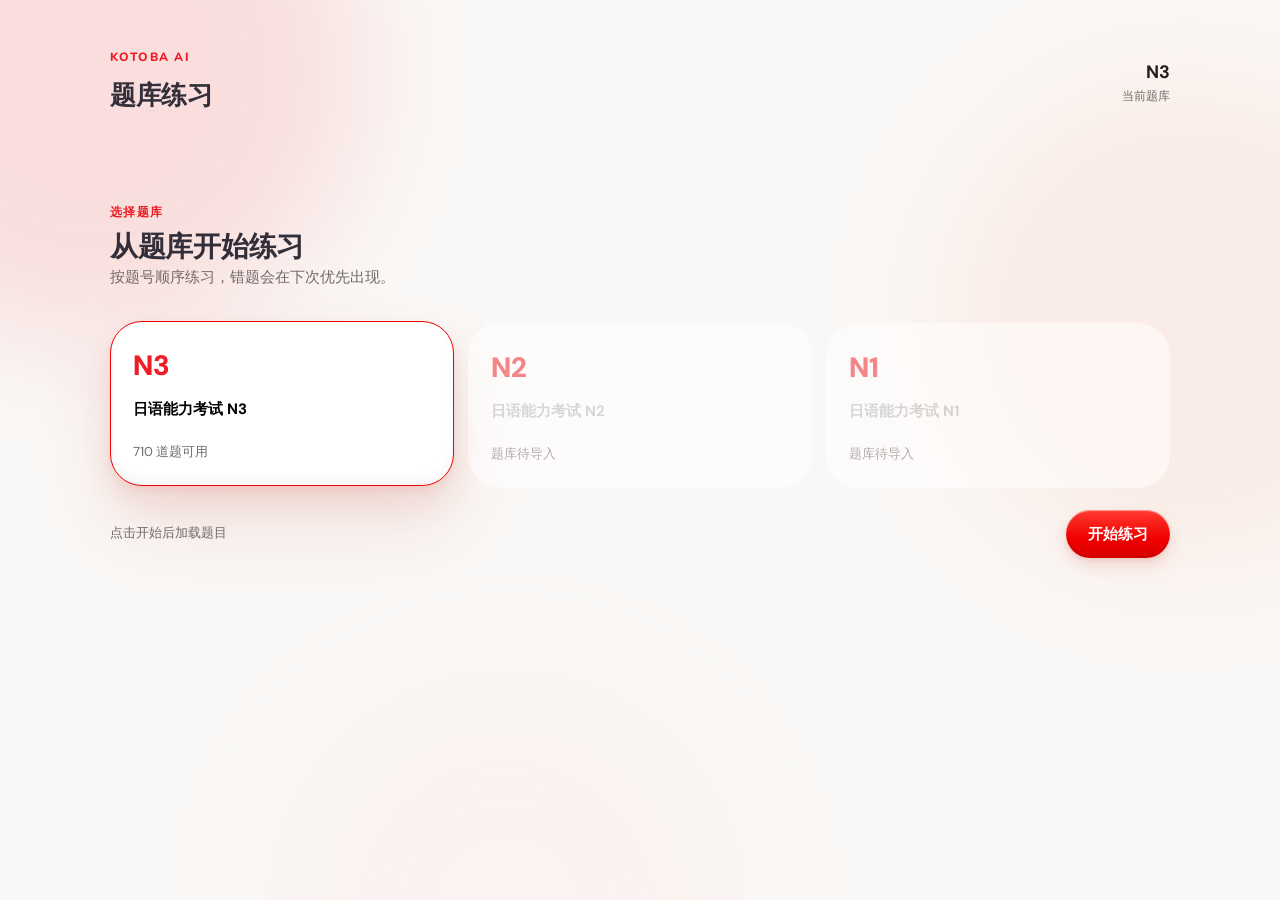
==== bank.html @ 725762da "Add files via upload" ====
<!doctype html>
<html lang="zh-CN">
<head>
    <meta charset="utf-8">
    <meta name="viewport" content="width=device-width, initial-scale=1">
    <meta name="theme-color" content="#ee1d25">
    <meta name="apple-mobile-web-app-capable" content="yes">
    <meta name="apple-mobile-web-app-status-bar-style" content="default">
    <link rel="manifest" href="manifest.webmanifest">
    <link rel="apple-touch-icon" href="logo_icon.png">
    <title>KOTOBA AI · 题库练习</title>
    <link rel="preconnect" href="https://fonts.googleapis.com">
    <link rel="preconnect" href="https://fonts.gstatic.com" crossorigin>
    <link href="https://fonts.googleapis.com/css2?family=Nunito:wght@400;500;600;700;800;900&family=DM+Sans:opsz,wght@9..40,400;9..40,500;9..40,600;9..40,700&display=swap" rel="stylesheet">
    <link rel="stylesheet" href="style.css?v=bank-20261018-3">
    <link rel="stylesheet" href="bank.css?v=bank-20261018-3">
</head>
<body>
    <div class="bg-blobs" aria-hidden="true"><div class="blob blob-1"></div><div class="blob blob-2"></div><div class="blob blob-3"></div></div>
    <main class="app-container">
        <header class="topbar">
            <div>
                <p class="eyebrow">KOTOBA AI</p>
                <h1>题库练习</h1>
            </div>
            <div class="topbar-stat"><strong id="header-level">N3</strong><span>当前题库</span></div>
        </header>

        <section id="home-view" class="view">
            <div class="intro">
                <p class="eyebrow">选择题库</p>
                <h2>从题库开始练习</h2>
                <p>按题号顺序练习，错题会在下次优先出现。</p>
            </div>
            <div class="level-grid" id="level-grid">
                <button class="level-card active" data-level="N3">
                    <span class="level-code">N3</span><span class="level-name">日语能力考试 N3</span><span class="level-status">710 道题可用</span>
                </button>
                <button class="level-card" data-level="N2" disabled>
                    <span class="level-code">N2</span><span class="level-name">日语能力考试 N2</span><span class="level-status">题库待导入</span>
                </button>
                <button class="level-card" data-level="N1" disabled>
                    <span class="level-code">N1</span><span class="level-name">日语能力考试 N1</span><span class="level-status">题库待导入</span>
                </button>
            </div>
            <div class="home-actions">
                <span id="bank-count" class="muted">点击开始后加载题目</span>
                <button id="start-button" class="primary-button">开始练习</button>
            </div>
            <p id="home-error" class="error" hidden></p>
        </section>

        <section id="quiz-view" class="view" hidden>
            <div class="quiz-header">
                <button id="quit-button" class="text-button">← 返回题库</button>
                <span id="progress-label">第 1 / 10 题</span>
                <span id="score-label">得分 0</span>
            </div>
            <div class="progress-track"><span id="progress-bar"></span></div>
            <article class="question-panel">
                <div class="question-meta"><span id="question-unit"></span><span id="question-category"></span></div>
                <h2 id="question-text"></h2>
                <p id="question-translation" class="translation"></p>
                <div id="options" class="options"></div>
                <button id="dont-know-button" class="dont-know-button" type="button">不会，直接看答案</button>
            </article>
            <section id="explanation" class="explanation" hidden></section>
            <p id="quiz-error" class="error" hidden></p>
        </section>

        <section id="summary-view" class="view" hidden>
            <div class="summary-icon">✓</div>
            <p class="eyebrow">练习完成</p>
            <h2 id="summary-title">本轮练习完成</h2>
            <div class="summary-score"><strong id="summary-score">0</strong><span> / 10 分</span></div>
            <p id="summary-detail" class="muted"></p>
            <button id="again-button" class="primary-button">再练一轮</button>
            <button id="summary-home-button" class="text-button">选择其他题库</button>
        </section>
    </main>
    <script src="bank.js?v=bank-20261018-3"></script>
</body>
</html>
---- style.css ----
/* ============================================================
   KOTOBA·AI — 红白 Claymorphism · Nunito/DM Sans · 深色模式
   变量名与类名保持不变（兼容 index.html / app.js），仅换视觉。
   ============================================================ */

:root {
    --color-primary: #F00000; --color-primary-dark: #C80000;
    --color-primary-light: #FFEBEB; --color-primary-surface: #FFF5F5; --color-primary-wash: #FFF5F5;
    --color-success: #1FA65B; --color-danger: #F00000; --color-info: #2E6FD8;
    --color-warning: #E09A00; --color-accent: #E09A00;
    --vocab-again-bg: linear-gradient(180deg, #FF3B30, #D90000);
    --vocab-hard-bg: linear-gradient(180deg, #F5B83D, #E09A00);
    --vocab-good-bg: linear-gradient(180deg, #22C55E, #16A34A);
    --text-primary: #332F3A; --text-secondary: #635F69; --text-tertiary: #9A93A1; --text-white: #FFFFFF;
    --bg-page: #FAF8F6; --bg-card: rgba(255,255,255,0.60); --bg-card-solid: #FFFFFF; --bg-input: #FFFFFF;
    --border-light: #EDE8E3; --border-card: rgba(192,57,43,0.08);
    --shadow-sm: 0 1px 2px rgba(192,57,43,0.05), 0 4px 8px rgba(192,57,43,0.06);
    --shadow-card: 0 1px 2px rgba(192,57,43,0.05), 0 4px 8px rgba(192,57,43,0.06), 0 12px 24px rgba(192,57,43,0.08), 0 24px 48px rgba(192,57,43,0.10);
    --shadow-hover: 0 4px 8px rgba(192,57,43,0.08), 0 16px 32px rgba(192,57,43,0.10), 0 40px 80px rgba(192,57,43,0.12);
    --shadow-modal: 0 4px 8px rgba(192,57,43,0.08), 0 16px 32px rgba(192,57,43,0.12), 0 40px 80px rgba(192,57,43,0.16);
    --clayCard: 0 1px 2px rgba(192,57,43,0.05), 0 4px 8px rgba(192,57,43,0.06), 0 12px 24px rgba(192,57,43,0.08), 0 24px 48px rgba(192,57,43,0.10);
    --clayButton: 0 2px 4px rgba(192,57,43,0.12), 0 8px 16px rgba(192,57,43,0.14), inset 0 -2px 4px rgba(0,0,0,0.06), inset 0 1px 1px rgba(255,255,255,0.5);
    --clayDeep: 0 4px 8px rgba(192,57,43,0.08), 0 16px 32px rgba(192,57,43,0.10), 0 40px 80px rgba(192,57,43,0.12), inset 0 -6px 12px rgba(0,0,0,0.04);
    --clayPressed: 0 1px 2px rgba(192,57,43,0.08), 0 2px 4px rgba(192,57,43,0.10), inset 0 4px 8px rgba(0,0,0,0.12), inset 0 2px 4px rgba(0,0,0,0.08);
    --space-xs: 6px; --space-sm: 12px; --space-md: 20px; --space-lg: 32px; --space-xl: 48px; --space-2xl: 64px;
    --radius-sm: 20px; --radius-md: 24px; --radius-lg: 32px; --radius-xl: 48px; --radius-full: 999px;
    --transition-fast: 0.15s ease-out; --transition-normal: 0.2s ease-out; --transition-slow: 0.3s ease-out;
    --font-display: "Nunito","Microsoft YaHei","PingFang SC",sans-serif;
    --font-body: "DM Sans","Microsoft YaHei","PingFang SC",sans-serif;
    --font-mono: "JetBrains Mono","SF Mono","Consolas",monospace;
    --z-base: 0; --z-dropdown: 10; --z-sticky: 20; --z-overlay: 40; --z-modal: 100; --z-toast: 200;
    --ui-scale: 1;
}

/* UI 整体缩放（Ctrl+/- 控制）*/
.app-container {
    zoom: var(--ui-scale);
}

*, *::before, *::after { box-sizing: border-box; margin: 0; padding: 0; }
html { font-size: 16px; -webkit-font-smoothing: antialiased; }
body { font-family: var(--font-body); font-size: 15px; font-weight: 400; color: var(--text-primary); background: var(--bg-page); line-height: 1.6; min-height: 100vh; }
h1,h2,h3,h4,h5 { font-family: var(--font-display); font-weight: 800; letter-spacing: -0.3px; }
.app-container { position: relative; z-index: 1; max-width: 1100px; margin: 0 auto; padding: var(--space-xl) var(--space-md) 110px; min-height: 100vh; }
.screen { animation: fadeSlideIn 0.3s ease-out; }

/* ====== 漂浮 3D 色块（Floating Blobs） ====== */
.bg-blobs { position: fixed; inset: 0; overflow: hidden; pointer-events: none; z-index: 0; }
.blob { position: absolute; border-radius: 50%; filter: blur(64px); opacity: 0.10; animation: blobFloat 12s ease-in-out infinite alternate; }
.blob-1 { width: 60vh; height: 60vh; left: -14vw; top: -22vh; background: #F00000; }
.blob-2 { width: 55vh; height: 55vh; right: -12vw; top: 8vh; background: #FF8A65; animation-duration: 10s; animation-delay: -3s; }
.blob-3 { width: 50vh; height: 50vh; left: 22vw; bottom: -26vh; background: #FFD1CC; opacity: 0.12; animation-duration: 14s; animation-delay: -6s; }
@keyframes blobFloat { from { transform: translateY(0) rotate(0deg); } to { transform: translateY(-40px) rotate(14deg); } }
[data-theme="dark"] .blob { opacity: 0.08; }

/* ====== Shared ====== */
.card { background: var(--bg-card); backdrop-filter: blur(24px); -webkit-backdrop-filter: blur(24px); border: 1px solid rgba(255,255,255,0.5); border-radius: var(--radius-lg); padding: var(--space-lg); box-shadow: var(--clayCard); transition: box-shadow var(--transition-normal), transform var(--transition-fast); }
.card:hover { box-shadow: var(--clayDeep); transform: translateY(-8px); }
/* 打开下拉的卡片抬升到同级卡片之上（低于弹窗 100），使其内溢出列表不被下方卡片遮住 */
.card.cs-open { position: relative; z-index: 90; }
.btn { display: inline-flex; align-items: center; justify-content: center; gap: var(--space-sm); padding: 14px 28px; border: none; border-radius: var(--radius-lg); font-family: var(--font-display); font-size: 15px; font-weight: 700; cursor: pointer; transition: transform 0.15s ease-out, box-shadow 0.15s ease-out, background 0.15s ease-out, color 0.15s ease-out, border-color 0.15s ease-out; white-space: nowrap; user-select: none; }
.btn:active { transform: scale(0.92); box-shadow: var(--clayPressed); }
.btn:focus-visible { outline: 2px solid var(--color-primary); outline-offset: 2px; }
.btn-primary { background: linear-gradient(180deg, #FF3B30 0%, #F00000 60%, #D90000 100%); color: var(--text-white); box-shadow: var(--clayButton); }
.btn-primary:hover { transform: translateY(-4px); box-shadow: var(--clayDeep); }
.btn-primary:active { transform: translateY(0) scale(0.92); box-shadow: var(--clayPressed); }
.btn-secondary { background: var(--bg-card-solid); color: var(--text-primary); border: 1.5px solid var(--border-light); box-shadow: var(--clayButton); }
.btn-secondary:hover { transform: translateY(-3px); background: var(--color-primary-wash, #FFF5F5); border-color: var(--color-primary); box-shadow: var(--clayDeep); }
.btn-secondary:active { transform: translateY(0) scale(0.92); box-shadow: var(--clayPressed); }
.btn-text { background: transparent; color: var(--text-secondary); font-weight: 600; padding: 8px 16px; }
.btn-text:hover { color: var(--color-primary); background: var(--color-primary-surface); border-radius: var(--radius-sm); transform: none; box-shadow: none; }
.btn-text:active { transform: none; box-shadow: none; }
.btn-full { width: 100%; } .btn-lg { padding: 20px 40px; font-size: 18px; border-radius: var(--radius-lg); }
.btn:disabled { opacity: 0.45; cursor: not-allowed; transform: none !important; box-shadow: none !important; filter: grayscale(20%); }
.btn-sm { padding: 8px 16px; font-size: 13px; border-radius: var(--radius-md); }

.input { width: 100%; padding: 14px 20px; border: 2px solid var(--border-light); border-radius: var(--radius-md); font-family: var(--font-body); font-size: 15px; font-weight: 500; color: var(--text-primary); background: var(--bg-input); box-shadow: inset 0 2px 6px rgba(0,0,0,0.04); transition: border-color var(--transition-fast), box-shadow var(--transition-fast); outline: none; }
.input:focus { border-color: var(--color-primary); box-shadow: inset 0 2px 6px rgba(0,0,0,0.04), 0 0 0 4px rgba(240,0,0,0.12); }
.input::placeholder { color: var(--text-tertiary); }
.textarea { min-height: 200px; resize: vertical; line-height: 1.7; }
select.input { appearance: none; -webkit-appearance: none; background-image: url("data:image/svg+xml,%3Csvg xmlns='http://www.w3.org/2000/svg' width='16' height='16' viewBox='0 0 24 24' fill='none' stroke='%23F00000' stroke-width='2'%3E%3Cpolyline points='6 9 12 15 18 9'%3E%3C/polyline%3E%3C/svg%3E"); background-repeat: no-repeat; background-position: right 14px center; background-size: 16px; padding-right: 44px; cursor: pointer; }
select.input:hover { border-color: var(--color-primary-tint, #FFEBEB); }

/* ============================================================
   自绘下拉组件 CustomSelect（统一下拉风格，弹出列表也定制）
   ============================================================ */
.cs { position: relative; width: 100%; }
.cs-native { display: none !important; }
.cs-trigger { width: 100%; display: flex; align-items: center; gap: 10px; padding: 12px 16px; border: 2px solid var(--border-light); border-radius: var(--radius-md); background: var(--bg-input); box-shadow: inset 0 2px 6px rgba(0,0,0,0.04); font-family: var(--font-body); font-size: 14px; font-weight: 500; color: var(--text-primary); cursor: pointer; transition: border-color var(--transition-fast), box-shadow var(--transition-fast); text-align: left; user-select: none; }
.cs-trigger:hover { border-color: var(--color-primary-tint, #FFEBEB); }
.cs.open .cs-trigger, .cs-trigger:focus-visible { outline: none; border-color: var(--color-primary); box-shadow: inset 0 2px 6px rgba(0,0,0,0.04), 0 0 0 4px rgba(240,0,0,0.12); }
.cs-value { flex: 1; min-width: 0; overflow: hidden; text-overflow: ellipsis; white-space: nowrap; }
.cs-chevron { flex-shrink: 0; width: 16px; height: 16px; color: var(--color-primary); transition: transform var(--transition-fast); }
.cs.open .cs-chevron { transform: rotate(180deg); }
.cs-list { position: absolute; top: calc(100% + 6px); left: 0; right: 0; z-index: 1200; margin: 0; padding: 8px; list-style: none; background: var(--bg-card-solid); border: 2px solid var(--border-light); border-radius: var(--radius-md); box-shadow: var(--clayDeep); max-height: 240px; overflow-y: auto; display: none; }
.cs.open .cs-list { display: block; }
.cs-item { display: flex; align-items: center; padding: 11px 18px; border-radius: var(--radius-sm); font-size: 14px; font-weight: 500; color: var(--text-primary); cursor: pointer; transition: background var(--transition-fast), color var(--transition-fast); }
.cs-item + .cs-item { margin-top: 6px; }  /* 选项间留白：选中红框与悬停浅红框不要挨太紧 */
.cs-item:hover { background: var(--color-primary-tint, #FFEBEB); }
.cs-item.active { background: linear-gradient(180deg,#FF3B30 0%,#F00000 60%,#D90000 100%); color: #fff; font-weight: 700; }
[data-theme="dark"] .cs-item:hover { background: var(--color-primary-surface); }
.input-label { display: block; font-family: var(--font-display); font-size: 15px; font-weight: 700; color: var(--text-primary); margin-bottom: var(--space-sm); }
.input-hint { font-size: 13px; color: var(--text-tertiary); margin-top: var(--space-sm); }
.input-hint a { color: var(--color-info); text-decoration: none; font-weight: 500; }
.input-hint a:hover { text-decoration: underline; }
.error-text { color: var(--color-danger); font-size: 14px; margin-top: var(--space-sm); }

/* ====== GUIDE ====== */
.guide-container { display: flex; flex-direction: column; align-items: center; gap: var(--space-2xl); padding: var(--space-2xl) 0; }
.guide-hero { text-align: center; }
.guide-hero-title { position: relative; display: inline-block; line-height: 1; margin-bottom: var(--space-md); }
.guide-hero-sub { font-size: 18px; color: var(--text-secondary); margin-top: var(--space-sm); }
.text-highlight { background: linear-gradient(135deg, var(--color-primary-light), #FFE0D6); padding: 2px 10px; border-radius: 8px; font-weight: 800; }
/* Beta 6.0 落地页分层：hero 内主 CTA */
.guide-hero-actions { display: flex; align-items: center; justify-content: center; gap: var(--space-md); margin-top: var(--space-lg); }
.guide-flow { display: flex; align-items: center; justify-content: center; gap: var(--space-md); flex-wrap: wrap; padding: var(--space-md) 0; }
.guide-flow-step { display: flex; align-items: center; gap: var(--space-sm); font-size: 14px; font-weight: 700; font-family: var(--font-display); }
.flow-num { width: 30px; height: 30px; border-radius: 50%; background: linear-gradient(135deg,#FF3B30,#C80000); color: #fff; display: flex; align-items: center; justify-content: center; font-size: 14px; font-weight: 800; box-shadow: 0 2px 6px rgba(240,0,0,0.3); }
.guide-footer-text { text-align: center; font-size: 13px; color: var(--text-tertiary); }
/* 特性条：一行四项轻量展示（无卡片） */
.guide-feature-strip { display: flex; flex-wrap: wrap; align-items: center; justify-content: center; gap: var(--space-sm) var(--space-xl); width: 100%; max-width: 680px; }
.guide-feature { display: inline-flex; align-items: center; gap: 6px; font-size: 13px; font-weight: 600; color: var(--text-secondary); }
/* 招募卡（重点宣传）：开发者 / 合作者 双角色 */
.guide-recruit { width: 100%; max-width: 680px; padding: var(--space-lg); display: flex; flex-direction: column; gap: var(--space-md); background: linear-gradient(135deg, var(--color-primary-surface, #FFEBEB), var(--bg-card)); backdrop-filter: blur(24px); -webkit-backdrop-filter: blur(24px); border: 1px solid rgba(255,255,255,0.5); border-radius: var(--radius-lg); box-shadow: var(--clayCard); cursor: pointer; transition: all var(--transition-normal); }
.guide-recruit:hover { box-shadow: var(--clayDeep); transform: translateY(-4px); border-color: var(--color-primary); }
.guide-recruit-head { display: flex; align-items: center; gap: var(--space-md); }
.guide-recruit-icon { flex-shrink: 0; width: 46px; height: 46px; border-radius: 50%; background: linear-gradient(135deg, #12B7F5, #3D8BFD); color: #fff; display: flex; align-items: center; justify-content: center; box-shadow: 0 2px 8px rgba(18,183,245,0.35); }
.guide-recruit-title { flex: 1; min-width: 0; display: flex; flex-direction: column; gap: 2px; }
.guide-recruit-title strong { font-size: 16px; font-weight: 800; font-family: var(--font-display); color: var(--text-primary); }
.guide-recruit-title span { font-size: 13px; color: var(--text-secondary); }
.guide-recruit-copy { flex-shrink: 0; display: inline-flex; align-items: center; gap: 6px; font-size: 13px; font-weight: 700; font-family: var(--font-display); color: #fff; background: linear-gradient(135deg, #12B7F5, #3D8BFD); padding: 8px 14px; border-radius: var(--radius-full); box-shadow: 0 2px 8px rgba(18,183,245,0.3); white-space: nowrap; }
.guide-recruit-roles { display: grid; grid-template-columns: 1fr 1fr; gap: var(--space-md); }
.guide-recruit-role { display: flex; gap: var(--space-sm); align-items: flex-start; padding: var(--space-md); background: var(--bg-card); border: 1px solid var(--border-card, rgba(0,0,0,0.05)); border-radius: var(--radius-sm); }
.guide-recruit-role i { flex-shrink: 0; margin-top: 2px; }
.guide-recruit-role strong { display: block; font-size: 14px; font-weight: 800; font-family: var(--font-display); color: var(--text-primary); margin-bottom: 2px; }
.guide-recruit-role span { font-size: 12.5px; color: var(--text-secondary); line-height: 1.6; }
.guide-recruit-hint { font-size: 12px; color: var(--text-tertiary); text-align: center; }
/* 三个彩色按钮：GitHub 黑 / B站粉 / 公告红 */
.guide-actions { display: flex; flex-wrap: wrap; align-items: center; justify-content: center; gap: var(--space-md); }
.guide-btn { display: inline-flex; align-items: center; gap: 8px; padding: 12px 24px; border-radius: var(--radius-full); font-size: 14px; font-weight: 800; font-family: var(--font-display); color: #fff; text-decoration: none; cursor: pointer; border: none; transition: all var(--transition-normal); box-shadow: 0 4px 14px rgba(0,0,0,0.18); }
.guide-btn:hover { transform: translateY(-3px); filter: brightness(1.1); box-shadow: 0 8px 22px rgba(0,0,0,0.24); }
.guide-btn-github { background: #171515; }
.guide-btn-bili { background: linear-gradient(135deg, #FB7299, #FC6486); }
.guide-btn-announce { background: linear-gradient(135deg, #FF3B30, #C80000); }
.guide-footer-link { color: var(--text-tertiary); font-weight: 700; }
.guide-footer-link:hover { color: var(--color-primary); }
/* 公告弹窗三标签（分段式：等宽三格，随弹窗宽度自适应，左右与正文对齐） */
/* 09-10：补顶部外边距——弹窗卡 padding 为 0，原 margin 顶部为 0，三标签贴死标题分隔线 */
.announce-tabs { display: flex; gap: 4px; margin: var(--space-md) var(--space-xl) var(--space-md); padding: 4px; background: var(--color-primary-surface); border-radius: var(--radius-full); }
.announce-tab { flex: 1; padding: 8px 12px; border: none; border-radius: var(--radius-full); background: transparent; color: var(--text-secondary); font-size: 13px; font-weight: 700; font-family: var(--font-display); cursor: pointer; white-space: nowrap; transition: all var(--transition-fast); }
.announce-tab:hover { color: var(--color-primary); }
.announce-tab.active { background: linear-gradient(135deg, var(--color-primary), var(--color-primary-dark)); color: #fff; box-shadow: 0 2px 8px rgba(240,0,0,0.25); }

/* ====== SETUP ====== */
.setup-container { max-width: 720px; margin: 0 auto; padding: var(--space-2xl) 0; display: flex; flex-direction: column; gap: var(--space-xl); align-items: center; }
.setup-hero { text-align: center; }
.setup-icon-wrap { width: 84px; height: 84px; border-radius: var(--radius-sm); background: var(--color-primary-tint, #FFEBEB); display: flex; align-items: center; justify-content: center; margin: 0 auto var(--space-md); color: var(--color-primary); box-shadow: 0 4px 16px rgba(240,0,0,0.14); }
.setup-hero h1 { font-size: 32px; }
.setup-desc { font-size: 16px; color: var(--text-secondary); margin-top: var(--space-sm); }
.setup-card { width: 100%; }
.setup-footer { text-align: center; }

/* ====== MAIN（Beta 6.0 单列聚焦流） ====== */
.main-layout { display: flex; flex-direction: column; gap: var(--space-lg); padding: var(--space-lg) 0; max-width: 760px; width: 100%; margin: 0 auto; }
/* 顶部：标题 + 状态 chips */
.main-header { display: flex; align-items: center; justify-content: space-between; gap: var(--space-md); flex-wrap: wrap; }
.main-title { font-size: 28px; }
.main-subtitle { font-size: 13px; color: var(--text-secondary); margin-top: 2px; }
.practice-chips { display: flex; align-items: center; gap: var(--space-sm); flex-wrap: wrap; }
.practice-chip { display: inline-flex; align-items: center; gap: 6px; padding: 6px 14px; border-radius: var(--radius-full); background: var(--bg-card-solid); border: 1px solid var(--border-light); font-size: 13px; color: var(--text-secondary); }
.practice-chip b { font-weight: 800; font-family: var(--font-display); color: var(--color-primary); }
.practice-chip i { color: var(--color-warning); }
.practice-chip-due { border-color: rgba(240,0,0,0.25); background: var(--color-primary-surface); }
.practice-chip-due i { color: var(--color-primary); }
.main-config { display: flex; flex-direction: column; gap: var(--space-lg); min-width: 0; }
.config-card { padding: var(--space-lg); }
.config-card-header { display: flex; align-items: center; gap: var(--space-sm); font-family: var(--font-display); font-weight: 800; font-size: 18px; color: var(--text-primary); margin-bottom: var(--space-lg); }
.config-card-grid { display: grid; grid-template-columns: 1fr 1fr; gap: var(--space-lg); }
.config-card-field { display: flex; flex-direction: column; gap: var(--space-sm); }
.config-card-field select, .config-card-field textarea { width: 100%; }
.config-card-label { font-family: var(--font-display); font-size: 14px; font-weight: 700; color: var(--text-primary); padding-left: 2px; }
.config-card-notes .textarea { min-height: 180px; }
.config-card-vocab .textarea { min-height: 100px; }
.badge-optional { font-size: 11px; font-weight: 700; color: var(--text-tertiary); background: rgba(154,147,161,0.12); padding: 2px 10px; border-radius: var(--radius-full); margin-left: auto; }
.main-start { margin-top: var(--space-md); }
.main-start .btn-lg { padding: 24px 48px; font-size: 20px; font-weight: 900; animation: ctaGlow 3s ease-in-out infinite alternate; }
@keyframes ctaGlow { from { box-shadow: var(--clayButton); } to { box-shadow: 0 0 25px rgba(240,0,0,0.45), var(--clayButton); } }

/* [Beta 6.0 已移除] 原练习页右侧迷你打卡卡 / 系统优势侧栏，随单列聚焦流重构删除 */

/* ====== CHECKIN CALENDAR (个人页) ====== */
.checkin-calendar { }
.checkin-cal-header { display: flex; justify-content: space-between; align-items: center; margin-bottom: var(--space-lg); flex-wrap: wrap; gap: var(--space-md); }
.checkin-stats-row { display: flex; gap: var(--space-md); }
.checkin-stat-badge { display: flex; align-items: center; gap: var(--space-sm); background: var(--color-primary-tint, #FFEBEB); padding: 10px 16px; border-radius: var(--radius-md); }
.checkin-stat-info { display: flex; flex-direction: column; }
.checkin-stat-num { font-size: 22px; font-weight: 900; font-family: var(--font-display); color: var(--color-primary); line-height: 1.1; }
.checkin-stat-label { font-size: 11px; color: var(--text-secondary); }
.checkin-month-nav { display: flex; align-items: center; gap: var(--space-sm); }
.checkin-month-label { font-size: 15px; font-weight: 700; font-family: var(--font-display); color: var(--text-primary); min-width: 100px; text-align: center; }
.checkin-nav-btn { width: 34px; height: 34px; border-radius: 50%; border: 1.5px solid var(--border-light); background: var(--bg-card-solid); cursor: pointer; display: flex; align-items: center; justify-content: center; color: var(--text-secondary); transition: all var(--transition-fast); box-shadow: 0 1px 4px rgba(192,57,43,0.08); }
.checkin-nav-btn:hover { border-color: var(--color-primary); color: var(--color-primary); background: var(--color-primary-surface); }
.checkin-nav-btn:disabled { opacity: 0.3; cursor: not-allowed; }
.checkin-weekdays { display: grid; grid-template-columns: repeat(7, 1fr); gap: 4px; margin-bottom: 4px; }
.checkin-weekdays span { text-align: center; font-size: 12px; font-weight: 700; color: var(--text-tertiary); padding: 4px 0; }
.checkin-grid { display: grid; grid-template-columns: repeat(7, 1fr); gap: 4px; }
.checkin-day { aspect-ratio: 1; display: flex; align-items: center; justify-content: center; border-radius: 50%; font-size: 14px; color: var(--text-primary); transition: all var(--transition-fast); cursor: default; }
.checkin-day.empty { cursor: default; }
.checkin-day.active { background: var(--color-primary); color: #fff; font-weight: 700; box-shadow: 0 2px 8px rgba(240,0,0,0.35); }
.checkin-day.today { box-shadow: 0 0 0 2px var(--color-primary); }
.checkin-day.today.active { box-shadow: 0 0 0 2px var(--color-primary-dark); }
.checkin-day-num { font-weight: 700; }

[data-theme="dark"] .checkin-stat-badge { background: var(--color-primary-surface); }
[data-theme="dark"] .checkin-stat-num { color: var(--color-primary); }
[data-theme="dark"] .checkin-nav-btn { background: var(--bg-card-solid); border-color: var(--border-light); }
[data-theme="dark"] .checkin-day.active { background: var(--color-primary); color: #1A1416; }
.review-status-bar { padding: 12px 16px; border-radius: var(--radius-md); margin-bottom: var(--space-sm); text-align: center; font-size: 14px; font-weight: 500; }

/* ====== REVIEW CARD (主页) ====== */
.review-card { padding: var(--space-md) var(--space-lg); margin-bottom: var(--space-sm); border: 1px solid rgba(240,0,0,0.12); background: linear-gradient(135deg, var(--color-primary-surface), rgba(240,0,0,0.03)); }
.review-card-top { display: flex; align-items: center; gap: var(--space-md); margin-bottom: var(--space-md); }
.review-card-icon { flex-shrink: 0; width: 46px; height: 46px; border-radius: 50%; background: linear-gradient(180deg,#FF3B30,#C80000); color: #fff; display: flex; align-items: center; justify-content: center; box-shadow: 0 4px 12px rgba(240,0,0,0.3); }
.review-card-icon.done { background: var(--color-success); }
.review-card-text { display: flex; flex-direction: column; gap: 2px; }
.review-card-text strong { font-size: 15px; color: var(--text-primary); }
.review-card-text span { font-size: 13px; color: var(--text-secondary); }
.review-card-tags { display: flex; flex-wrap: wrap; gap: var(--space-sm); margin-bottom: var(--space-md); }
.review-tag { display: inline-flex; align-items: center; gap: 6px; background: var(--bg-card-solid); border: 1.5px solid var(--border-light); padding: 4px 12px; border-radius: var(--radius-full); font-size: 13px; font-weight: 500; color: var(--text-primary); }
.review-tag-stage { font-size: 11px; color: var(--color-primary); background: var(--color-primary-surface); padding: 1px 6px; border-radius: var(--radius-full); }
.review-tag-more { font-size: 12px; color: var(--text-tertiary); padding: 4px 8px; }

/* ====== REVIEW PLAN (个人页) ====== */
.review-plan { margin-bottom: var(--space-sm); }
.review-plan-header { display: flex; align-items: center; gap: var(--space-sm); font-family: var(--font-display); font-weight: 700; font-size: 15px; color: var(--text-primary); margin-bottom: var(--space-md); cursor: pointer; user-select: none; }
.review-plan-badge { font-size: 11px; font-weight: 800; background: var(--color-warning); color: #fff; padding: 2px 10px; border-radius: var(--radius-full); margin-left: auto; }
.review-plan-chevron { transition: transform var(--transition-fast); margin-left: auto; }
.review-plan.collapsed .review-plan-list { display: none; }
.review-plan.collapsed .review-plan-header { margin-bottom: 0; }
.review-plan.collapsed .review-plan-chevron { transform: rotate(-90deg); }
.review-plan-list { display: flex; flex-direction: column; gap: var(--space-sm); }
.review-plan-empty { font-size: 13px; color: var(--text-tertiary); text-align: center; padding: var(--space-md); }
.review-plan-item { display: flex; align-items: center; justify-content: space-between; padding: var(--space-sm) var(--space-md); background: var(--color-primary-surface); border-radius: var(--radius-md); cursor: pointer; transition: all var(--transition-fast); }
.review-plan-item:hover { background: var(--color-primary-light); }
.review-plan-item-left { display: flex; flex-direction: column; gap: 2px; }
.review-plan-grammar { font-size: 14px; font-weight: 600; color: var(--text-primary); }
.review-plan-meta { font-size: 12px; color: var(--text-secondary); }
.review-plan-more { font-size: 13px; color: var(--text-tertiary); text-align: center; padding: var(--space-sm); }

[data-theme="dark"] .review-card { background: linear-gradient(135deg, var(--color-primary-surface), rgba(255,59,48,0.04)); border-color: rgba(255,59,48,0.14); }
[data-theme="dark"] .review-tag { background: var(--bg-card-solid); border-color: var(--border-light); }
[data-theme="dark"] .review-tag-stage { background: var(--color-primary-surface); }
[data-theme="dark"] .review-plan-item { background: var(--color-primary-surface); }
[data-theme="dark"] .review-plan-item:hover { background: rgba(255,59,48,0.16); }
.toggle-label { display: flex; align-items: center; gap: var(--space-sm); font-size: 14px; color: var(--text-secondary); cursor: pointer; user-select: none; }
.toggle-label input[type=checkbox] { width: 18px; height: 18px; accent-color: var(--color-primary); cursor: pointer; }

/* Level */
.level-selector { display: flex; gap: var(--space-sm); flex-wrap: wrap; margin-top: var(--space-sm); }
.level-btn { flex: 1; min-width: 76px; padding: 28px 8px; border: 2px solid var(--border-light); border-radius: var(--radius-lg); background: var(--bg-card-solid); cursor: pointer; text-align: center; font-family: var(--font-display); font-size: 24px; font-weight: 900; color: var(--text-primary); box-shadow: var(--clayButton); transition: all var(--transition-fast); }
.level-btn:hover { transform: translateY(-2px); border-color: var(--color-primary); background: var(--color-primary-surface); }
.level-btn.active { background: linear-gradient(180deg,#FF3B30 0%,#F00000 60%,#D90000 100%); border-color: transparent; color: var(--text-white); box-shadow: 0 6px 20px rgba(240,0,0,0.35); transform: translateY(-2px); }
.level-desc { display: block; font-size: 12px; font-weight: 500; opacity: 0.7; margin-top: 2px; }
.level-btn.active .level-desc { opacity: 0.9; }

/* ====== QUIZ ====== */
.quiz-layout { display: flex; flex-direction: column; min-height: calc(100vh - 128px); }
.quiz-topbar { display: flex; align-items: center; justify-content: space-between; padding: var(--space-sm) 0; margin-bottom: var(--space-lg); }
.quiz-steps { display: flex; align-items: center; gap: 6px; }
.quiz-step-dot { width: 10px; height: 10px; border-radius: 50%; background: var(--border-light); transition: all var(--transition-normal); }
.quiz-step-dot.done { background: var(--color-primary); }
.quiz-step-dot.current { background: var(--color-primary); width: 12px; height: 12px; box-shadow: 0 0 0 4px rgba(240,0,0,0.18); }
.quiz-topbar-score { font-size: 14px; font-weight: 700; color: var(--text-secondary); font-family: var(--font-display); }
.quiz-body { flex: 1; display: flex; flex-direction: column; justify-content: center; max-width: 680px; margin: 0 auto; width: 100%; }
.quiz-question-area { padding: var(--space-lg) 0; }
.quiz-badges { display: flex; gap: var(--space-sm); margin-bottom: var(--space-md); }
.badge { display: inline-block; font-size: 12px; font-weight: 700; font-family: var(--font-display); padding: 3px 12px; border-radius: var(--radius-full); }
.badge-extra { background: var(--color-primary-light); color: var(--color-warning); }
.badge-difficulty { background: var(--color-primary-tint, #FFEBEB); color: var(--color-primary-dark); }
.beta-badge { position: absolute; top: -8px; right: -8px; font-size: 10px; font-weight: 800; font-family: var(--font-display); padding: 2px 8px; border-radius: var(--radius-full); background: #F00000; color: #fff; letter-spacing: 0.5px; white-space: nowrap; z-index: 1; }
.logo-word { display: block; height: auto; max-width: 100%; }
.logo-word-dark { display: none; }
[data-theme="dark"] .logo-word-light { display: none; }
[data-theme="dark"] .logo-word-dark { display: block; }
.guide-hero-title .logo-word { max-height: 88px; }
.grammar-tag { display: inline-block; background: var(--color-primary-tint, #FFEBEB); color: var(--color-primary-dark); font-size: 13px; font-weight: 700; font-family: var(--font-display); padding: 4px 14px; border-radius: var(--radius-full); margin-bottom: var(--space-lg); }
.quiz-scene { font-size: 15px; color: var(--text-secondary); margin-bottom: var(--space-lg); padding: 16px 20px; background: var(--color-primary-surface); border-radius: var(--radius-md); border-left: 4px solid var(--color-primary); line-height: 1.6; }
.quiz-format { font-size: 15px; font-weight: 600; color: var(--color-info); margin-bottom: var(--space-lg); padding: 12px 16px; background: rgba(46,111,216,0.06); border-radius: var(--radius-sm); border-left: 4px solid var(--color-info); }
.quiz-chinese { font-size: 28px; font-weight: 700; font-family: var(--font-display); color: var(--text-primary); line-height: 1.5; padding: var(--space-xl); background: var(--bg-card); backdrop-filter: blur(24px); -webkit-backdrop-filter: blur(24px); border: 1px solid rgba(255,255,255,0.5); border-radius: var(--radius-lg); box-shadow: var(--clayCard); }
.quiz-hints-panel { margin-top: var(--space-md); }
.hints-toggle { display: inline-flex; align-items: center; gap: 6px; background: none; border: none; color: var(--text-secondary); font-size: 14px; font-family: var(--font-body); cursor: pointer; padding: 4px 0; }
.hints-toggle .hints-chevron { transition: transform var(--transition-fast); }
.hints-toggle.open .hints-chevron { transform: rotate(180deg); }
.hints-toggle:hover { color: var(--color-primary); }
.hints-content { margin-top: var(--space-sm); display: flex; flex-wrap: wrap; gap: var(--space-sm); }
.hint-item { background: var(--bg-card-solid); color: var(--text-primary); font-size: 13px; font-weight: 700; padding: 6px 16px; border-radius: var(--radius-full); border: 1px solid var(--border-light); box-shadow: var(--clayButton); }

/* Quiz Answer */
.quiz-answer-bar { max-width: 680px; margin: var(--space-lg) auto 0; padding: var(--space-lg) 0; width: 100%; }
.answer-input-row { display: flex; gap: var(--space-sm); }
.answer-input-lg { flex: 1; font-size: 16px !important; padding: 14px 18px !important; }
.answer-submit-btn { flex-shrink: 0; padding: 14px 28px !important; font-size: 16px !important; }
.essay-textarea { min-height: 140px !important; }

/* ====== FEEDBACK (inline spring) ====== */
.feedback-area { max-width: 680px; margin: var(--space-lg) auto 0; width: 100%; }
.feedback-card { background: var(--bg-card-solid); border-radius: var(--radius-lg); padding: var(--space-xl); box-shadow: var(--clayCard); border: 1px solid var(--border-card); animation: feedbackIn 0.4s cubic-bezier(0.34,1.56,0.64,1); }
@keyframes feedbackIn { from { opacity: 0; transform: translateY(16px) scale(0.96); } to { opacity: 1; transform: translateY(0) scale(1); } }
.feedback-actions { display: flex; gap: var(--space-sm); margin-top: var(--space-lg); }
.feedback-actions .btn { flex: 1; }
.feedback-score { text-align: center; padding: var(--space-md); margin-bottom: var(--space-lg); }
.score-number { font-size: 56px; font-weight: 900; font-family: var(--font-display); line-height: 1; }
.score-label { font-size: 14px; color: var(--text-secondary); margin-top: var(--space-xs); }
.score-high { color: var(--color-success); } .score-mid { color: var(--color-warning); } .score-low { color: var(--color-danger); }
.feedback-section { margin-bottom: var(--space-lg); }
.feedback-section:last-child { margin-bottom: 0; }
.feedback-section-title { font-size: 14px; font-weight: 700; font-family: var(--font-display); margin-bottom: var(--space-sm); }
.feedback-correct { color: var(--color-success); } .feedback-error { color: var(--color-danger); } .feedback-suggestion { color: var(--color-info); }
.feedback-item { padding: 8px 14px; border-radius: var(--radius-sm); margin-bottom: var(--space-sm); font-size: 14px; line-height: 1.5; }
.feedback-item.good { background: rgba(31,166,91,0.06); border-left: 3px solid var(--color-success); }
.feedback-item.bad { background: rgba(240,0,0,0.05); border-left: 3px solid var(--color-danger); }
.feedback-item.bad.warning { background: rgba(224,154,0,0.06); border-left: 3px solid var(--color-warning); }
.feedback-item.tip { background: rgba(46,111,216,0.06); border-left: 3px solid var(--color-info); }
.feedback-item.extra { background: rgba(240,0,0,0.04); border-left: 3px solid var(--color-primary); }
.encouragement-text { font-size: 16px; font-weight: 800; font-family: var(--font-display); color: var(--color-primary); text-align: center; padding: var(--space-md) 0; }

/* ====== SUMMARY ====== */
.summary-container { display: flex; flex-direction: column; gap: var(--space-xl); padding: var(--space-xl) 0; align-items: center; }
.summary-hero { text-align: center; }
.summary-hero-icon { width: 92px; height: 92px; border-radius: 50%; background: linear-gradient(135deg,#FF3B30,#C80000); display: flex; align-items: center; justify-content: center; margin: 0 auto var(--space-md); color: #fff; box-shadow: 0 8px 24px rgba(240,0,0,0.35); }
.summary-hero h1 { font-size: 32px; }
.summary-hero p { font-size: 16px; color: var(--text-secondary); margin-top: 4px; }
.summary-dashboard { display: grid; grid-template-columns: repeat(4,1fr); gap: var(--space-md); width: 100%; max-width: 720px; }
.stat-card { background: var(--bg-card-solid); border: 1px solid var(--border-light); border-radius: var(--radius-lg); padding: var(--space-lg); text-align: center; box-shadow: var(--clayCard); transition: transform var(--transition-fast), box-shadow var(--transition-fast); }
.stat-card:hover { transform: translateY(-4px); box-shadow: var(--clayDeep); }
.stat-card .stat-value { font-size: 36px; font-weight: 900; font-family: var(--font-display); color: var(--color-primary); }
.stat-card .stat-label { font-size: 13px; color: var(--text-secondary); margin-top: 4px; }
.stat-card.wide { grid-column: span 2; background: var(--color-primary-surface); border-color: var(--color-primary-light); }
.summary-accordion { width: 100%; max-width: 720px; }
.accordion-item { border: 1px solid var(--border-light); border-radius: var(--radius-lg); overflow: hidden; margin-bottom: var(--space-md); box-shadow: var(--clayCard); }
.accordion-header { display: flex; align-items: center; gap: var(--space-sm); padding: var(--space-md) var(--space-lg); background: var(--bg-card-solid); cursor: pointer; font-family: var(--font-display); font-weight: 700; font-size: 15px; user-select: none; }
.accordion-header:hover { background: var(--color-primary-surface); }
.accordion-body { padding: 0 var(--space-lg); max-height: 0; overflow: hidden; transition: max-height 0.5s cubic-bezier(0.4,0,0.2,1), padding 0.5s cubic-bezier(0.4,0,0.2,1); }
.accordion-item.open .accordion-body { max-height: 2000px; padding: var(--space-md) var(--space-lg) var(--space-xl); }
.summary-actions { display: flex; gap: var(--space-sm); max-width: 440px; width: 100%; }
.summary-actions .btn { flex: 1; }

/* ====== HISTORY ====== */
.history-container { max-width: 720px; margin: 0 auto; padding: var(--space-lg) 0; display: flex; flex-direction: column; gap: var(--space-lg); }
.history-header { display: flex; align-items: center; gap: var(--space-lg); margin-bottom: var(--space-xl); }
.history-header h1 { font-size: 28px; }
.history-header .btn-text { flex-shrink: 0; }
/* History detail dedicated container */
.detail-container { max-width: 720px; margin: 0 auto; padding: var(--space-lg) 0; display: flex; flex-direction: column; gap: var(--space-lg); }
.detail-header { display: flex; align-items: center; gap: var(--space-lg); margin-bottom: var(--space-xl); }
.detail-header h1 { font-size: 28px; }
.detail-header .btn-text { flex-shrink: 0; }
.history-list { display: flex; flex-direction: column; gap: var(--space-sm); }
.history-item { display: flex; justify-content: space-between; align-items: center; padding: var(--space-md) var(--space-lg); background: var(--bg-card); backdrop-filter: blur(24px); -webkit-backdrop-filter: blur(24px); border: 1px solid rgba(255,255,255,0.5); border-radius: var(--radius-md); cursor: pointer; transition: all var(--transition-fast); box-shadow: var(--clayCard); }
.history-item:hover { box-shadow: var(--clayDeep); transform: translateY(-4px); }
.history-item-info { display: flex; flex-direction: column; gap: 2px; }
.history-item-date { font-size: 16px; font-weight: 700; font-family: var(--font-display); }
.history-item-meta { font-size: 13px; color: var(--text-secondary); }
.empty-state { text-align: center; color: var(--text-tertiary); font-size: 15px; padding: var(--space-2xl); }

/* ====== WRONG BOOK ====== */
.wrong-stats { display: flex; gap: var(--space-md); margin-bottom: var(--space-lg); font-size: 14px; color: var(--text-secondary); padding: var(--space-md) var(--space-lg); background: var(--bg-card); border-radius: var(--radius-md); box-shadow: var(--clayCard); }
.wrong-stats strong { color: var(--text-primary); }
/* Wrong book stats pills (JS-generated text still gets this layout; pill classes ready for future) */
.wrong-stat-pill { display: inline-flex; align-items: center; gap: 6px; padding: 8px 16px; border-radius: var(--radius-full); font-size: 13px; font-weight: 700; font-family: var(--font-display); }
.wrong-stat-pill.unmastered { background: rgba(240,0,0,0.08); color: var(--color-danger); }
.wrong-stat-pill.review { background: rgba(224,154,0,0.10); color: var(--color-warning); }
.wrong-stat-pill.mastered { background: rgba(31,166,91,0.08); color: var(--color-success); }
/* Wrong book dedicated container */
.wrong-container { max-width: 720px; margin: 0 auto; padding: var(--space-lg) 0; display: flex; flex-direction: column; gap: var(--space-lg); }
.wrong-list { display: flex; flex-direction: column; gap: var(--space-sm); }
.wrong-item { background: var(--bg-card); backdrop-filter: blur(24px); -webkit-backdrop-filter: blur(24px); border: 1px solid rgba(255,255,255,0.5); border-radius: var(--radius-md); padding: var(--space-md) var(--space-lg); cursor: pointer; transition: all var(--transition-fast); box-shadow: var(--clayCard); }
.wrong-item:hover { box-shadow: var(--clayDeep); transform: translateY(-4px); }
.wrong-item-header { display: flex; justify-content: space-between; align-items: center; margin-bottom: var(--space-sm); }
.wrong-item-grammar { font-size: 15px; font-weight: 700; font-family: var(--font-display); }
.wrong-item-score { font-size: 14px; font-weight: 800; font-family: var(--font-display); padding: 2px 10px; border-radius: var(--radius-full); }
.wrong-item-score.low { background: rgba(240,0,0,0.08); color: var(--color-danger); }
.wrong-item-score.mid { background: rgba(224,154,0,0.10); color: var(--color-warning); }
.wrong-item-preview { font-size: 14px; color: var(--text-secondary); line-height: 1.4; margin-bottom: var(--space-xs); }
.wrong-item-date { font-size: 12px; color: var(--text-tertiary); }
.wrong-item-mastered { opacity: 0.5; border-left: 3px solid var(--color-success); }
.wrong-group { background: var(--bg-card); backdrop-filter: blur(24px); -webkit-backdrop-filter: blur(24px); border: 1px solid rgba(255,255,255,0.5); border-radius: var(--radius-md); margin-bottom: var(--space-sm); overflow: hidden; transition: all var(--transition-fast); box-shadow: var(--clayCard); }
.wrong-group:hover { box-shadow: var(--clayDeep); }
.wrong-group-mastered { opacity: 0.55; border-left: 3px solid var(--color-success); }
.wrong-group-header { display: flex; align-items: center; justify-content: space-between; padding: var(--space-md) var(--space-lg); cursor: pointer; user-select: none; transition: background var(--transition-fast); }
.wrong-group-header:hover { background: var(--color-primary-surface); }
.wrong-group-info { display: flex; flex-direction: column; gap: 4px; }
.wrong-group-grammar { font-size: 16px; font-weight: 800; font-family: var(--font-display); color: var(--text-primary); }
.wrong-group-meta { font-size: 13px; color: var(--text-secondary); }
.wrong-group-errors { font-size: 12px; color: var(--color-warning); font-weight: 600; }
.wrong-group-body { padding: 0 var(--space-md) var(--space-md); }
.wrong-group-body .wrong-item { margin-bottom: var(--space-sm); border: 1px solid var(--border-light); border-radius: var(--radius-sm); background: rgba(240,0,0,0.02); }
.wrong-group-body .wrong-item:last-child { margin-bottom: 0; }
.wrong-group-body .wrong-item-mastered { border-left: 3px solid var(--color-success); }

[data-theme="dark"] .wrong-group-body .wrong-item { background: rgba(255,59,48,0.04); border-color: var(--border-light); }
[data-theme="dark"] .wrong-group:hover { border-color: var(--color-primary); }
[data-theme="dark"] .wrong-container .wrong-stats { background: var(--bg-card); }
[data-theme="dark"] .wrong-stat-pill.unmastered { background: rgba(255,59,48,0.15); }
[data-theme="dark"] .wrong-stat-pill.review { background: rgba(245,184,61,0.15); }
[data-theme="dark"] .wrong-stat-pill.mastered { background: rgba(52,211,153,0.15); }
[data-theme="dark"] .profile-layout .checkin-calendar,
[data-theme="dark"] .profile-layout .review-plan,
[data-theme="dark"] .profile-entry {
    background: var(--bg-card);
    border: 1px solid rgba(255,255,255,0.08);
}
[data-theme="dark"] .hint-item { background: var(--bg-card-solid); border-color: var(--border-light); }
.wrong-detail { margin-top: var(--space-md); }
.wrong-detail-section { margin-bottom: var(--space-md); }
.wrong-detail-label { font-size: 13px; font-weight: 700; font-family: var(--font-display); color: var(--text-secondary); margin-bottom: 4px; }
.wrong-detail-text { font-size: 15px; color: var(--text-primary); padding: var(--space-sm) var(--space-md); background: rgba(51,47,58,0.03); border-radius: var(--radius-sm); line-height: 1.5; }
.wrong-detail-text.error { color: var(--color-danger); background: rgba(240,0,0,0.04); }
.wrong-detail-text.correct { color: var(--color-success); background: rgba(31,166,91,0.05); }
.wrong-actions { display: flex; gap: var(--space-sm); margin-top: var(--space-lg); }

/* ====== SETTINGS / PROFILE ====== */
.settings-list { display: flex; flex-direction: column; }
.settings-item { display: flex; align-items: center; justify-content: space-between; padding: var(--space-md) var(--space-sm); border-bottom: 1px solid var(--border-light); gap: var(--space-md); transition: background var(--transition-fast); }
.settings-item:first-child { padding-top: 0; }
.settings-item:last-child { border-bottom: none; padding-bottom: 0; }
.settings-item.muted { opacity: 0.4; }
.settings-item.clickable { cursor: pointer; margin: 2px -8px; padding-left: var(--space-sm); padding-right: var(--space-sm); border-radius: var(--radius-md); transition: background var(--transition-fast), transform var(--transition-fast); }
.settings-item.clickable:hover { background: var(--color-primary-surface); transform: translateY(-2px); }
.settings-item-info { flex: 1; }
.settings-item-title { font-size: 15px; font-weight: 700; display: flex; align-items: center; gap: var(--space-sm); color: var(--text-primary); }
.settings-item-desc { font-size: 13px; color: var(--text-secondary); margin-top: 2px; }
.theme-toggle { display: flex; gap: 4px; background: var(--color-primary-surface); border-radius: var(--radius-md); padding: 4px; }
.theme-option { display: inline-flex; align-items: center; justify-content: center; gap: 5px; flex: 1; padding: 8px 12px; border: none; border-radius: var(--radius-sm); font-size: 13px; font-weight: 700; cursor: pointer; background: transparent; color: var(--text-secondary); transition: all 0.2s; }
.theme-option.active { background: var(--color-primary); color: var(--text-white); }

/* 设置页「当前模型」只读行（不可操作，虚线框区分于可编辑输入） */
.settings-model-value { display: flex; align-items: center; padding: 12px 16px; border: 2px dashed var(--border-light); border-radius: var(--radius-md); font-family: var(--font-mono); font-size: 14px; color: var(--text-secondary); overflow: hidden; text-overflow: ellipsis; white-space: nowrap; }

/* 个人页两栏布局 */
.profile-container { max-width: 900px; }
.profile-layout { display: grid; grid-template-columns: 1fr 340px; gap: var(--space-lg); }
.profile-main { display: flex; flex-direction: column; gap: var(--space-md); min-width: 0; }
.profile-side { display: flex; flex-direction: column; gap: var(--space-md); }
/* Profile — transparent wrapper so inner sections are independent clay cards */
#screen-profile .setup-card {
    background: transparent;
    border: none;
    backdrop-filter: none;
    -webkit-backdrop-filter: none;
    box-shadow: none;
    padding: 0;
}
/* Each logical section inside profile becomes its own clay card */
.profile-layout .checkin-calendar,
.profile-layout .review-plan {
    background: var(--bg-card);
    backdrop-filter: blur(24px);
    -webkit-backdrop-filter: blur(24px);
    border: 1px solid rgba(255,255,255,0.5);
    border-radius: var(--radius-lg);
    padding: var(--space-lg);
    box-shadow: var(--clayCard);
}
.profile-entry {
    display: flex;
    align-items: center;
    gap: var(--space-lg);
    padding: var(--space-md) var(--space-lg);
    border-radius: var(--radius-lg);
    cursor: pointer;
    transition: all var(--transition-fast);
    background: var(--bg-card);
    backdrop-filter: blur(24px);
    -webkit-backdrop-filter: blur(24px);
    border: 1px solid rgba(255,255,255,0.5);
    box-shadow: var(--clayCard);
}
.profile-entry:hover { box-shadow: var(--clayDeep); transform: translateY(-4px); }
.profile-entry .settings-item-info { flex: 1; }

/* ====== DOCK ====== */
.dock-container { position: fixed; bottom: 16px; left: 50%; transform: translateX(-50%); z-index: var(--z-sticky); pointer-events: none; }
.dock-panel { display: flex; align-items: flex-end; gap: 24px; padding: 14px 32px 16px; border-radius: var(--radius-xl); background: rgba(255,255,255,0.72); backdrop-filter: blur(24px); -webkit-backdrop-filter: blur(24px); border: 1px solid rgba(255,255,255,0.5); box-shadow: var(--clayButton); pointer-events: auto; }
.dock-item { position: relative; display: flex; align-items: center; justify-content: center; width: 48px; height: 48px; border-radius: 16px; background: transparent; border: none; color: var(--text-secondary); cursor: pointer; transition: transform 0.2s cubic-bezier(0.34,1.56,0.64,1), background 0.2s, color 0.2s; }
.dock-item:hover { transform: scale(1.15) translateY(-6px); color: var(--color-primary); }
.dock-item.active { color: var(--text-white); background: linear-gradient(180deg,#FF3B30 0%,#F00000 60%,#D90000 100%); border-radius: 20px; transform: scale(1.15) translateY(-5px); box-shadow: 0 6px 20px rgba(240,0,0,0.35); }
.dock-tooltip { position: absolute; top: -34px; left: 50%; transform: translateX(-50%); padding: 4px 12px; border-radius: 10px; font-size: 12px; font-weight: 600; background: var(--text-primary); color: var(--text-white); white-space: nowrap; opacity: 0; transition: opacity 0.15s; pointer-events: none; }
.dock-item:hover .dock-tooltip { opacity: 1; }

/* ====== MARKDOWN ====== */
.markdown-body { font-size: 15px; line-height: 1.7; color: var(--text-primary); }
.markdown-body h1 { font-size: 24px; margin: var(--space-lg) 0 var(--space-md); padding-bottom: var(--space-sm); border-bottom: 1px solid var(--border-light); }
.markdown-body h2 { font-size: 20px; margin: var(--space-lg) 0 var(--space-md); }
.markdown-body h3 { font-size: 17px; margin: var(--space-md) 0 var(--space-sm); }
.markdown-body p { margin-bottom: var(--space-md); }
.markdown-body ul,.markdown-body ol { margin-bottom: var(--space-md); padding-left: var(--space-lg); }
.markdown-body li { margin-bottom: var(--space-xs); }
.markdown-body strong { font-weight: 700; }
.markdown-body code { background: var(--color-primary-light); padding: 2px 8px; border-radius: 6px; font-size: 14px; font-family: var(--font-mono); color: var(--color-primary-dark); }
.markdown-body pre { background: rgba(51,47,58,0.05); padding: var(--space-md); border-radius: var(--radius-sm); overflow-x: auto; margin-bottom: var(--space-md); }
.markdown-body hr { border: none; border-top: 1px solid var(--border-light); margin: var(--space-lg) 0; }
.markdown-body blockquote { border-left: 3px solid var(--color-primary); padding-left: var(--space-md); color: var(--text-secondary); margin-bottom: var(--space-md); }

/* ====== MODAL + LOADING ====== */
.modal-overlay { position: fixed; inset: 0; background: rgba(51,47,58,0.30); backdrop-filter: blur(8px); -webkit-backdrop-filter: blur(8px); display: flex; align-items: center; justify-content: center; z-index: var(--z-modal); animation: fadeIn 0.2s ease; }
.modal-card { background: var(--bg-card-solid); border-radius: var(--radius-lg); padding: var(--space-xl); max-width: 440px; width: 90%; box-shadow: var(--clayDeep); text-align: center; }
.modal-title { font-size: 20px; font-weight: 800; font-family: var(--font-display); margin-bottom: var(--space-sm); }
.modal-desc { font-size: 15px; color: var(--text-secondary); margin-bottom: var(--space-lg); }
.modal-actions { display: flex; flex-direction: column; gap: var(--space-sm); }

/* 通用确认弹窗（showConfirm） */
.confirm-card { max-width: 380px; }
.confirm-icon { width: 52px; height: 52px; margin: 0 auto var(--space-sm); border-radius: 50%; background: var(--color-primary-surface); color: var(--color-primary); display: flex; align-items: center; justify-content: center; }
.confirm-icon.danger { background: rgba(240,0,0,0.12); }
.confirm-message { white-space: pre-line; }
.confirm-input-wrap { margin: calc(-1 * var(--space-sm)) 0 var(--space-lg); text-align: left; }
.confirm-actions { flex-direction: row; justify-content: flex-end; }
.confirm-actions .btn { padding: 12px 24px; }
[data-theme="dark"] .confirm-icon.danger { background: rgba(255,59,48,0.14); }

/* 危险按钮（删除 / 清除数据等破坏性操作） */
.btn-danger { background: linear-gradient(180deg, #FF5147 0%, var(--color-danger) 60%, #C00000 100%); color: #fff; box-shadow: var(--clayButton); }
.btn-danger:hover { transform: translateY(-3px); box-shadow: var(--clayDeep); }
.btn-danger:active { transform: translateY(0) scale(0.92); box-shadow: var(--clayPressed); }
[data-theme="dark"] .btn-danger { color: #FFFFFF; }

/* Toast 通知（showToast） */
.toast-viewport { position: fixed; left: 50%; transform: translateX(-50%); bottom: 96px; z-index: var(--z-toast); display: flex; flex-direction: column; align-items: center; gap: 10px; pointer-events: none; }
.toast { display: flex; align-items: center; gap: 10px; max-width: 420px; padding: 12px 20px; border-radius: var(--radius-full); background: var(--bg-card-solid); border: 1px solid var(--border-light); box-shadow: var(--clayDeep); font-size: 14px; font-weight: 600; color: var(--text-primary); animation: toastIn 0.25s ease-out; }
.toast svg { flex-shrink: 0; }
.toast-info svg { color: var(--color-info); }
.toast-success svg { color: var(--color-success); }
.toast-error svg { color: var(--color-danger); }
.toast.leaving { animation: toastOut 0.2s ease-in forwards; }

/* 语法点选择弹窗 */
.grammar-modal-card { max-width: 600px !important; max-height: 80vh; display: flex; flex-direction: column; text-align: left !important; padding: 0 !important; overflow: hidden; border-radius: var(--radius-xl); }
.grammar-modal-header { display: flex; align-items: center; justify-content: space-between; gap: var(--space-sm); padding: var(--space-lg) var(--space-xl) var(--space-sm); border-bottom: 1px solid var(--border-light); flex-shrink: 0; }
.grammar-modal-header .modal-title { margin-bottom: 0; }
.btn-icon { width: 32px; height: 32px; border: none; border-radius: 50%; background: transparent; color: var(--text-tertiary); font-size: 22px; line-height: 1; cursor: pointer; display: inline-flex; align-items: center; justify-content: center; transition: background var(--transition-fast), color var(--transition-fast); }
.btn-icon:hover { background: var(--color-primary-light); color: var(--color-primary); }
.grammar-modal-search { padding: var(--space-md) var(--space-xl); border-bottom: 1px solid var(--border-light); flex-shrink: 0; }
.grammar-modal-actions-bar { display: flex; align-items: center; gap: var(--space-xs); padding: var(--space-sm) var(--space-xl); border-bottom: 1px solid var(--border-light); flex-shrink: 0; }
.grammar-count { font-size: 13px; color: var(--text-tertiary); }
.grammar-count-limit { font-size: 12px; color: var(--color-warning); }
.grammar-modal-list { flex: 1; overflow-y: auto; padding: var(--space-sm) var(--space-xl); }
.grammar-modal-list::-webkit-scrollbar { width: 6px; }
.grammar-modal-list::-webkit-scrollbar-thumb { background: var(--border-light); border-radius: 3px; }
.grammar-check-item { display: flex; align-items: flex-start; gap: var(--space-sm); padding: var(--space-sm) 0; border-bottom: 1px solid var(--border-light); cursor: pointer; transition: background var(--transition-fast); }
.grammar-check-item:hover { background: var(--color-primary-surface); }
.grammar-check-item input[type="checkbox"] { width: 18px; height: 18px; accent-color: var(--color-primary); cursor: pointer; flex-shrink: 0; margin-top: 2px; }
.grammar-check-body { flex: 1; min-width: 0; }
.grammar-point { font-size: 15px; font-weight: 700; font-family: var(--font-display); color: var(--text-primary); }
.grammar-explain { font-size: 12px; color: var(--text-secondary); line-height: 1.5; margin-top: 2px; display: -webkit-box; -webkit-line-clamp: 2; -webkit-box-orient: vertical; overflow: hidden; }
.grammar-check-item.filtered-out { display: none; }
.grammar-modal-footer { padding: var(--space-md) var(--space-xl) var(--space-lg); border-top: 1px solid var(--border-light); flex-shrink: 0; }
.grammar-modal-footer .modal-actions { flex-direction: row; gap: var(--space-sm); }
.grammar-modal-footer .btn { flex: 1; }

/* 已选语法点标签 */
.grammar-tags-display { display: flex; flex-wrap: wrap; gap: 6px; margin-bottom: var(--space-sm); }
.grammar-tag-chip { display: inline-flex; align-items: center; gap: 5px; font-size: 12px; font-weight: 700; font-family: var(--font-display); padding: 5px 12px; border-radius: var(--radius-full); background: var(--color-primary-light); color: var(--color-primary-dark); }
.grammar-tag-chip .tag-remove { cursor: pointer; font-size: 14px; line-height: 1; opacity: 0.55; transition: opacity var(--transition-fast); }
.grammar-tag-chip .tag-remove:hover { opacity: 1; }
.grammar-tags-empty { font-size: 13px; color: var(--text-tertiary); }

/* ====== PRIVACY MODAL ====== */
.privacy-modal-card { max-width: 720px !important; max-height: 85vh; display: flex; flex-direction: column; text-align: left !important; padding: 0 !important; overflow: hidden; border-radius: var(--radius-xl); }
.privacy-header { padding: var(--space-xl) var(--space-xl) var(--space-md); border-bottom: 1px solid var(--border-light); text-align: center; flex-shrink: 0; }
.privacy-header .modal-title { display: flex; align-items: center; justify-content: center; gap: var(--space-sm); color: var(--color-primary); }
.privacy-update { font-size: 13px; color: var(--text-tertiary); margin-top: 4px; }
.privacy-body { flex: 1; overflow-y: auto; padding: var(--space-lg) var(--space-xl); }
.privacy-body h3 { font-size: 17px; font-weight: 800; margin: var(--space-lg) 0 var(--space-sm); color: var(--text-primary); }
.privacy-body h3:first-child { margin-top: 0; }
.privacy-body p { font-size: 14px; color: var(--text-secondary); line-height: 1.8; margin-bottom: var(--space-md); }
.privacy-body ul { margin-bottom: var(--space-md); padding-left: var(--space-lg); }
.privacy-body li { font-size: 14px; color: var(--text-secondary); line-height: 1.8; margin-bottom: 4px; }
.privacy-body a { color: var(--color-primary); text-decoration: none; font-weight: 600; }
.privacy-body a:hover { text-decoration: underline; }
.privacy-body strong { color: var(--text-primary); }

/* 核心要点高亮卡片 */
.privacy-highlights { background: linear-gradient(135deg, var(--color-primary-surface), #FFE9E2); border: 1.5px solid rgba(240,0,0,0.15); border-radius: var(--radius-lg); padding: var(--space-lg); margin-bottom: var(--space-lg); }
.privacy-highlights > h3 { font-size: 18px; font-weight: 800; color: var(--color-primary-dark); margin-bottom: var(--space-md) !important; display: flex; align-items: center; gap: var(--space-sm); }
.privacy-highlight-item { display: flex; gap: var(--space-lg); padding: var(--space-lg); margin-bottom: var(--space-md); background: rgba(255,255,255,0.6); border-radius: var(--radius-md); border-left: 4px solid var(--color-primary); }
.privacy-highlight-item:last-child { margin-bottom: 0; }
.privacy-highlight-icon { flex-shrink: 0; width: 42px; height: 42px; border-radius: 50%; background: linear-gradient(180deg,#FF3B30,#C80000); color: #fff; display: flex; align-items: center; justify-content: center; box-shadow: 0 4px 12px rgba(240,0,0,0.3); }
.privacy-highlight-text strong { font-size: 15px; color: var(--color-primary-dark); display: block; margin-bottom: 4px; }
.privacy-highlight-text p { font-size: 13px !important; color: var(--text-secondary) !important; margin-bottom: 0 !important; line-height: 1.8 !important; }
.text-underline { text-decoration: underline; text-decoration-color: var(--color-primary); text-underline-offset: 2px; font-weight: 700; color: var(--text-primary); }

.privacy-footer { padding: var(--space-md) var(--space-xl) var(--space-xl); border-top: 1px solid var(--border-light); flex-shrink: 0; text-align: center; }

/* 路线图卡片网格 */
.roadmap-grid { display: grid; grid-template-columns: 1fr 1fr; gap: var(--space-sm); }
.roadmap-card { display: flex; gap: var(--space-sm); padding: var(--space-md); background: var(--color-primary-surface); border-radius: var(--radius-md); transition: all var(--transition-fast); }
.roadmap-card:hover { background: var(--color-primary-light); transform: translateY(-2px); }
.roadmap-card-icon { flex-shrink: 0; width: 38px; height: 38px; border-radius: 50%; background: var(--bg-card-solid); display: flex; align-items: center; justify-content: center; color: var(--color-primary); border: 1px solid var(--border-light); }
.roadmap-card-text strong { font-size: 14px; color: var(--text-primary); display: block; margin-bottom: 2px; }
.roadmap-card-text p { font-size: 12px; color: var(--text-secondary); line-height: 1.5; }

[data-theme="dark"] .roadmap-card { background: var(--color-primary-surface); }
[data-theme="dark"] .roadmap-card:hover { background: rgba(255,59,48,0.14); }
[data-theme="dark"] .roadmap-card-icon { background: var(--bg-card-solid); border-color: var(--border-light); color: var(--color-primary); }

@media (max-width: 500px) {
    .roadmap-grid { grid-template-columns: 1fr; }
}

/* 使用说明步骤 */
.guide-step { display: flex; gap: var(--space-lg); margin-bottom: var(--space-xl); }
.guide-step:last-child { margin-bottom: 0; }
.guide-step-num { flex-shrink: 0; width: 38px; height: 38px; border-radius: 50%; background: linear-gradient(135deg, var(--color-primary), var(--color-primary-dark)); color: #fff; display: flex; align-items: center; justify-content: center; font-size: 16px; font-weight: 800; font-family: var(--font-display); box-shadow: 0 4px 10px rgba(240,0,0,0.3); }
.guide-step-content { flex: 1; min-width: 0; }
.guide-step-content h4 { font-size: 16px; font-weight: 800; color: var(--text-primary); margin-bottom: var(--space-sm); }
.guide-step-content p { font-size: 14px; color: var(--text-secondary); line-height: 1.8; margin-bottom: var(--space-sm); }
.guide-step-content ul { margin-bottom: var(--space-sm); padding-left: var(--space-lg); }
.guide-step-content li { font-size: 14px; color: var(--text-secondary); line-height: 1.8; margin-bottom: 2px; }
.guide-step-content a { color: var(--color-primary); text-decoration: none; font-weight: 600; }
.guide-step-content a:hover { text-decoration: underline; }
.guide-step-content code { background: var(--color-primary-light); padding: 2px 6px; border-radius: 6px; font-size: 13px; font-family: var(--font-mono); color: var(--color-primary-dark); }
.announce-version-title { font-size: 13px; font-weight: 800; letter-spacing: 0.02em; color: var(--color-primary); margin: var(--space-md) 0 2px; }
.announce-group-title { font-size: 13px; font-weight: 800; margin: var(--space-md) 0 4px; color: var(--text-primary); display: flex; align-items: center; gap: 6px; }
.guide-format-example { background: var(--color-primary-surface); border: 1px solid rgba(240,0,0,0.12); border-radius: var(--radius-sm); padding: var(--space-md); font-size: 13px; color: var(--text-secondary); line-height: 1.8; margin-top: var(--space-sm); }
.guide-format-example strong { color: var(--color-primary-dark); }

[data-theme="dark"] .guide-step-num { background: linear-gradient(135deg, var(--color-primary), var(--color-primary-dark)); }
[data-theme="dark"] .guide-format-example { background: var(--color-primary-surface); border-color: rgba(255,59,48,0.12); }
[data-theme="dark"] .guide-format-example strong { color: var(--color-primary); }
[data-theme="dark"] .guide-step-content code { background: var(--color-primary-surface); color: var(--color-primary); }

/* Dark mode overrides */
[data-theme="dark"] .privacy-highlights { background: linear-gradient(135deg, var(--color-primary-surface), rgba(255,59,48,0.08)); border-color: rgba(255,59,48,0.12); }
[data-theme="dark"] .privacy-highlight-item { background: rgba(40,30,32,0.6); }
[data-theme="dark"] .privacy-highlights > h3 { color: var(--color-primary); }
[data-theme="dark"] .privacy-highlight-text strong { color: var(--color-primary); }
[data-theme="dark"] .text-underline { color: var(--text-primary); text-decoration-color: var(--color-primary); }
.loading-overlay { position: fixed; inset: 0; background: rgba(250,248,246,0.85); backdrop-filter: blur(8px); -webkit-backdrop-filter: blur(8px); display: flex; align-items: center; justify-content: center; z-index: var(--z-toast); }
.loading-card { text-align: center; }
.loading-text { font-size: 18px; font-weight: 800; font-family: var(--font-display); color: var(--text-primary); margin-top: var(--space-lg); }
.loading-sub { font-size: 14px; color: var(--text-secondary); margin-top: var(--space-sm); }
.spinner { width: 40px; height: 40px; margin: 0 auto; border: 3px solid var(--border-light); border-top-color: var(--color-primary); border-radius: 50%; animation: spin 0.8s linear infinite; }

/* ====== ANIMATIONS ====== */
@keyframes fadeSlideIn { from { opacity: 0; transform: translateY(12px); } to { opacity: 1; transform: translateY(0); } }
@keyframes fadeIn { from { opacity: 0; } to { opacity: 1; } }
@keyframes spin { to { transform: rotate(360deg); } }
@keyframes toastIn { from { opacity: 0; transform: translateY(14px) scale(0.95); } to { opacity: 1; transform: translateY(0) scale(1); } }
@keyframes toastOut { from { opacity: 1; } to { opacity: 0; transform: translateY(8px); } }
@media (prefers-reduced-motion: reduce) { *,*::before,*::after { animation-duration: 0.01ms !important; animation-iteration-count: 1 !important; transition-duration: 0.01ms !important; } }

/* ====== DARK MODE (manual) ====== */
[data-theme="dark"] {
    --color-primary: #FF3B30; --color-primary-dark: #F00000; --color-primary-light: rgba(255,59,48,0.14); --color-primary-surface: rgba(255,59,48,0.08); --color-primary-wash: rgba(255,59,48,0.10);
    --color-success: #34D399; --color-danger: #FF6B61; --color-info: #5B8DEF; --color-warning: #F5B83D; --color-accent: #F5B83D;
    --vocab-again-bg: linear-gradient(180deg, #FF5147, #C00000);
    --vocab-hard-bg: linear-gradient(180deg, #F5B83D, #D18F00);
    --vocab-good-bg: linear-gradient(180deg, #34D399, #0E9F6E);
    --text-primary: #F5F1EE; --text-secondary: #B9B0AE; --text-tertiary: #7C7372; --text-white: #1A1416;
    --bg-page: #1A1416; --bg-card: rgba(40,30,32,0.60); --bg-card-solid: #241C1E; --bg-input: #241C1E;
    --border-light: rgba(255,255,255,0.08); --border-card: rgba(255,59,48,0.08);
    --shadow-sm: 0 1px 2px rgba(0,0,0,0.4), 0 4px 8px rgba(0,0,0,0.5);
    --shadow-card: 0 1px 2px rgba(0,0,0,0.4), 0 4px 8px rgba(0,0,0,0.5), 0 12px 24px rgba(0,0,0,0.55), 0 24px 48px rgba(0,0,0,0.6);
    --shadow-hover: 0 4px 8px rgba(0,0,0,0.45), 0 16px 32px rgba(0,0,0,0.55), 0 40px 80px rgba(0,0,0,0.6);
    --shadow-modal: 0 4px 8px rgba(0,0,0,0.45), 0 16px 32px rgba(0,0,0,0.55), 0 40px 80px rgba(0,0,0,0.65);
    --clayCard: 0 1px 2px rgba(0,0,0,0.4), 0 4px 8px rgba(0,0,0,0.5), 0 12px 24px rgba(0,0,0,0.55), 0 24px 48px rgba(0,0,0,0.6);
    --clayButton: 0 2px 4px rgba(0,0,0,0.4), 0 8px 16px rgba(0,0,0,0.5), inset 0 -2px 4px rgba(0,0,0,0.3), inset 0 1px 1px rgba(255,255,255,0.08);
    --clayDeep: 0 4px 8px rgba(0,0,0,0.45), 0 16px 32px rgba(0,0,0,0.55), 0 40px 80px rgba(0,0,0,0.6), inset 0 -6px 12px rgba(0,0,0,0.2);
    --clayPressed: 0 1px 2px rgba(0,0,0,0.5), 0 2px 4px rgba(0,0,0,0.5), inset 0 4px 8px rgba(0,0,0,0.35), inset 0 2px 4px rgba(0,0,0,0.25);
}
[data-theme="dark"] body { background: var(--bg-page); color: var(--text-primary); }
[data-theme="dark"] .card, [data-theme="dark"] .guide-support-card, [data-theme="dark"] .history-item, [data-theme="dark"] .wrong-item, [data-theme="dark"] .wrong-group, [data-theme="dark"] .quiz-chinese { border: 1px solid rgba(255,255,255,0.08); }
[data-theme="dark"] .btn-primary { color: #FFFFFF; }
[data-theme="dark"] .level-btn { background: var(--bg-card-solid); color: var(--text-primary); }
[data-theme="dark"] .dock-panel { background: rgba(36,28,30,0.85); border: 1px solid rgba(255,255,255,0.08); }
[data-theme="dark"] .dock-item { background: transparent; color: var(--text-secondary); }
[data-theme="dark"] .dock-item:hover { color: var(--color-primary); }
[data-theme="dark"] .dock-item.active { color: #FFFFFF; background: linear-gradient(180deg,#FF3B30 0%,#F00000 60%,#D90000 100%); border-color: transparent; }
[data-theme="dark"] .dock-tooltip { background: var(--text-primary); color: var(--text-white); }
[data-theme="dark"] .stat-card { background: var(--bg-card-solid); border-color: var(--border-light); }
[data-theme="dark"] .stat-card .stat-value { color: var(--color-primary); }
[data-theme="dark"] .accordion-header { background: var(--bg-card-solid); }
[data-theme="dark"] .settings-item { border-color: var(--border-light); }
[data-theme="dark"] .theme-toggle { background: var(--color-primary-surface); }
[data-theme="dark"] select.input { background-color: var(--bg-input); }
[data-theme="dark"] .guide-recruit-role { background: var(--bg-card); border-color: var(--border-card); }
[data-theme="dark"] .guide-btn-github { background: #2d2d2d; border: 1px solid rgba(255,255,255,0.14); }
[data-theme="dark"] .loading-overlay { background: rgba(26,20,22,0.85); }
[data-theme="dark"] .feedback-card, [data-theme="dark"] .modal-card { background: var(--bg-card-solid); }
[data-theme="dark"] .input { background: var(--bg-input); box-shadow: inset 0 2px 6px rgba(0,0,0,0.3); }

/* System dark mode fallback */
@media (prefers-color-scheme: dark) {
    :root:not([data-theme="light"]) {
        --color-primary: #FF3B30; --color-primary-dark: #F00000; --color-primary-light: rgba(255,59,48,0.14); --color-primary-surface: rgba(255,59,48,0.08); --color-primary-wash: rgba(255,59,48,0.10);
        --color-success: #34D399; --color-danger: #FF6B61; --color-info: #5B8DEF; --color-warning: #F5B83D; --color-accent: #F5B83D;
        --vocab-again-bg: linear-gradient(180deg, #FF5147, #C00000);
        --vocab-hard-bg: linear-gradient(180deg, #F5B83D, #D18F00);
        --vocab-good-bg: linear-gradient(180deg, #34D399, #0E9F6E);
        --text-primary: #F5F1EE; --text-secondary: #B9B0AE; --text-tertiary: #7C7372; --text-white: #1A1416;
        --bg-page: #1A1416; --bg-card: rgba(40,30,32,0.60); --bg-card-solid: #241C1E; --bg-input: #241C1E;
        --border-light: rgba(255,255,255,0.08); --border-card: rgba(255,59,48,0.08);
        --shadow-sm: 0 1px 2px rgba(0,0,0,0.4), 0 4px 8px rgba(0,0,0,0.5);
        --shadow-card: 0 1px 2px rgba(0,0,0,0.4), 0 4px 8px rgba(0,0,0,0.5), 0 12px 24px rgba(0,0,0,0.55), 0 24px 48px rgba(0,0,0,0.6);
        --shadow-hover: 0 4px 8px rgba(0,0,0,0.45), 0 16px 32px rgba(0,0,0,0.55), 0 40px 80px rgba(0,0,0,0.6);
        --shadow-modal: 0 4px 8px rgba(0,0,0,0.45), 0 16px 32px rgba(0,0,0,0.55), 0 40px 80px rgba(0,0,0,0.65);
        --clayCard: 0 1px 2px rgba(0,0,0,0.4), 0 4px 8px rgba(0,0,0,0.5), 0 12px 24px rgba(0,0,0,0.55), 0 24px 48px rgba(0,0,0,0.6);
        --clayButton: 0 2px 4px rgba(0,0,0,0.4), 0 8px 16px rgba(0,0,0,0.5), inset 0 -2px 4px rgba(0,0,0,0.3), inset 0 1px 1px rgba(255,255,255,0.08);
        --clayDeep: 0 4px 8px rgba(0,0,0,0.45), 0 16px 32px rgba(0,0,0,0.55), 0 40px 80px rgba(0,0,0,0.6), inset 0 -6px 12px rgba(0,0,0,0.2);
        --clayPressed: 0 1px 2px rgba(0,0,0,0.5), 0 2px 4px rgba(0,0,0,0.5), inset 0 4px 8px rgba(0,0,0,0.35), inset 0 2px 4px rgba(0,0,0,0.25);
    }
    :root:not([data-theme="light"]) body { background: var(--bg-page); color: var(--text-primary); }
}

/* ====== RESPONSIVE ====== */
@media (max-width: 800px) {
    .guide-recruit-roles { grid-template-columns: 1fr; }
    .guide-recruit-copy { display: none; }
    .summary-dashboard { grid-template-columns: repeat(2,1fr); }
    #screen-settings .checkin-day { height: 40px; }
    .config-card-grid { grid-template-columns: 1fr; }
    .quiz-chinese { font-size: 20px; }
    .profile-layout { grid-template-columns: 1fr; }
    .profile-side { width: 100%; }
    .wrong-container { max-width: 100%; padding: var(--space-md); }
    .detail-container { max-width: 100%; padding: var(--space-md); }
    .profile-layout .checkin-calendar,
    .profile-layout .review-plan { padding: var(--space-md); }
}
@media (max-width: 500px) {
    .app-container { padding: var(--space-md) var(--space-sm) 110px; }
    .guide-hero-title { font-size: 36px; }
    .summary-dashboard { grid-template-columns: 1fr 1fr; }
    .stat-card .stat-value { font-size: 28px; }
    .level-btn { min-width: 60px; font-size: 13px; padding: 10px 6px; }
    .score-number { font-size: 42px; }
    .feedback-actions { flex-direction: column; }
    .summary-actions { flex-direction: column; }
    .settings-item { flex-direction: column; align-items: flex-start; gap: var(--space-sm); }
}

/* ============================================================
   答疑（QA）页面 — Beta 6.0 UI 整改：main-layout 单列 + 三张 config-card
   ============================================================ */

/* 三入口（QA-1 互斥） */
.qa-entry-grid { display: grid; grid-template-columns: repeat(3, 1fr); gap: var(--space-sm); }
.qa-entry-card { position: relative; display: flex; flex-direction: column; align-items: center; gap: 6px; padding: var(--space-md); border: 2px solid var(--border-light); border-radius: var(--radius-lg); background: var(--bg-card-solid); cursor: pointer; transition: transform var(--transition-fast), box-shadow var(--transition-fast), border-color var(--transition-fast), opacity var(--transition-fast); user-select: none; }
.qa-entry-card:hover { transform: translateY(-3px); box-shadow: var(--clayDeep); }
.qa-entry-card.active { border-color: var(--color-primary); background: var(--color-primary-wash, #FFF5F5); box-shadow: 0 0 0 4px rgba(240,0,0,0.12); }
.qa-entry-card.disabled { opacity: 0.5; filter: grayscale(30%); cursor: not-allowed; }
.qa-entry-card.disabled:hover { transform: none; box-shadow: none; }
.qa-entry-icon { width: 44px; height: 44px; border-radius: var(--radius-sm); background: var(--color-primary-tint, #FFEBEB); color: var(--color-primary); display: flex; align-items: center; justify-content: center; }
.qa-entry-name { font-family: var(--font-display); font-weight: 800; font-size: 15px; }
.qa-entry-desc { font-size: 12px; color: var(--text-tertiary); }
.qa-entry-coming { position: absolute; top: 8px; right: 8px; font-size: 10px; font-weight: 700; color: var(--text-tertiary); background: var(--bg-card); border: 1px solid var(--border-light); padding: 2px 8px; border-radius: var(--radius-full); }

.qa-media-notice { display: flex; align-items: center; gap: var(--space-md); padding: var(--space-md); border-radius: var(--radius-md); background: rgba(224,154,0,0.10); border: 1.5px dashed var(--color-warning); color: var(--text-primary); font-size: 14px; line-height: 1.6; margin-top: var(--space-md); margin-bottom: var(--space-lg); } /* 修缮#1：顶距对齐卡内块间距 token --space-md */
.qa-media-notice i { color: var(--color-warning); flex-shrink: 0; }
.qa-media-notice p { margin: 0; }

.qa-content-input { min-height: 120px; }

/* PDF 拖拽上传区 */
.qa-drop-zone { display: flex; flex-direction: column; align-items: center; gap: 8px; padding: 40px 20px; border: 2px dashed var(--border-light); border-radius: var(--radius-lg); background: var(--bg-card-solid); cursor: pointer; transition: border-color var(--transition-fast), background var(--transition-fast), box-shadow var(--transition-fast); text-align: center; }
.qa-drop-zone:hover, .qa-drop-active { border-color: var(--color-primary); background: var(--color-primary-wash, #FFF5F5); box-shadow: 0 0 0 4px rgba(240,0,0,0.08); }
.qa-drop-zone i { color: var(--text-tertiary); transition: color var(--transition-fast); }
.qa-drop-zone:hover i, .qa-drop-active i { color: var(--color-primary); }
.qa-drop-zone p { margin: 0; font-size: 14px; color: var(--text-secondary); font-weight: 600; }
.qa-drop-hint { font-size: 12px; color: var(--text-tertiary); }

.qa-optional-grid { display: grid; grid-template-columns: 1fr 1fr; gap: var(--space-md); }
.qa-optional-tag { font-size: 11px; font-weight: 600; color: var(--text-tertiary); background: var(--bg-card); border: 1px solid var(--border-light); padding: 1px 8px; border-radius: var(--radius-full); vertical-align: middle; }

/* 小节标题带 lucide 图标 */
.qa-section-title { display: flex; align-items: center; gap: 6px; }
.qa-section-title svg { color: var(--color-primary); }

.qa-result { margin-top: var(--space-lg); }
.qa-result-divider { height: 1px; background: linear-gradient(90deg, transparent, var(--border-light), transparent); margin-bottom: var(--space-lg); }

.qa-result-header { display: flex; align-items: center; gap: var(--space-sm); flex-wrap: wrap; margin-bottom: var(--space-md); }
.qa-mode-badge, .qa-type-badge, .qa-cached-badge { font-size: 12px; font-weight: 700; padding: 4px 12px; border-radius: var(--radius-full); }
.qa-mode-a { background: rgba(31,166,91,0.12); color: #178a4d; }
.qa-mode-b { background: rgba(46,111,216,0.12); color: #2E6FD8; }
.qa-mode-c { background: rgba(240,0,0,0.10); color: var(--color-primary); }
.qa-type-badge { background: var(--bg-card); border: 1px solid var(--border-light); color: var(--text-secondary); }
.qa-cached-badge { display: inline-flex; align-items: center; gap: 4px; background: rgba(31,166,91,0.12); color: #178a4d; }

.qa-question-block, .qa-answer-block, .qa-explanation { margin-bottom: var(--space-md); }
.qa-section-title { font-family: var(--font-display); font-weight: 800; font-size: 15px; color: var(--text-primary); margin-bottom: var(--space-sm); }
.qa-stem { font-size: 16px; line-height: 1.7; color: var(--text-primary); }
.qa-options { display: flex; flex-direction: column; gap: var(--space-xs); margin-top: var(--space-sm); }
.qa-option { display: flex; align-items: center; gap: var(--space-sm); padding: 10px 14px; border: 1.5px solid var(--border-light); border-radius: var(--radius-md); background: var(--bg-card-solid); font-size: 14px; }
.qa-option-letter { width: 22px; height: 22px; flex-shrink: 0; border-radius: var(--radius-full); background: var(--color-primary-tint, #FFEBEB); color: var(--color-primary); font-size: 12px; font-weight: 800; display: flex; align-items: center; justify-content: center; }
.qa-passage { margin-top: var(--space-sm); border: 1.5px solid var(--border-light); border-radius: var(--radius-md); padding: var(--space-sm) var(--space-md); }
.qa-passage summary { font-size: 13px; font-weight: 700; color: var(--text-secondary); cursor: pointer; }
.qa-passage-body { font-size: 14px; line-height: 1.8; color: var(--text-primary); margin: var(--space-sm) 0 0; max-height: 240px; overflow-y: auto; white-space: pre-wrap; }
.qa-sub-questions { display: flex; flex-direction: column; gap: var(--space-sm); margin-top: var(--space-sm); }
.qa-sub-question { display: flex; gap: var(--space-sm); padding: var(--space-sm) var(--space-md); background: var(--bg-card-solid); border-radius: var(--radius-md); border: 1.5px solid var(--border-light); }
.qa-sub-num { flex-shrink: 0; width: 20px; height: 20px; border-radius: var(--radius-full); background: var(--color-primary); color: var(--text-white); font-size: 11px; font-weight: 800; display: flex; align-items: center; justify-content: center; }
.qa-sub-body { flex: 1; font-size: 14px; line-height: 1.7; }
.qa-sub-answer { margin-top: 6px; font-size: 13px; color: var(--color-primary); font-weight: 600; }
.qa-empty { color: var(--text-tertiary); font-size: 14px; }

.qa-answer-block { padding: var(--space-md); border-radius: var(--radius-md); background: var(--bg-card-solid); border: 1.5px solid var(--border-light); }
.qa-verdict { display: inline-block; font-weight: 800; font-size: 15px; padding: 4px 14px; border-radius: var(--radius-full); margin-bottom: var(--space-sm); }
.qa-verdict-correct { background: rgba(31,166,91,0.12); color: #178a4d; }
.qa-verdict-wrong { background: rgba(240,0,0,0.10); color: var(--color-primary); }
.qa-verdict-neutral { background: rgba(154,147,161,0.12); color: var(--text-secondary); }
.qa-compare-row { display: grid; grid-template-columns: 1fr 1fr; gap: var(--space-md); }
.qa-compare-row small { font-size: 12px; color: var(--text-tertiary); font-weight: 600; }
.qa-compare-row p { margin: 4px 0 0; font-size: 14px; line-height: 1.6; color: var(--text-primary); }
.qa-judgment { margin-top: var(--space-sm); padding-top: var(--space-sm); border-top: 1px dashed var(--border-light); font-size: 14px; line-height: 1.7; color: var(--text-primary); }
.qa-ai-block { text-align: center; background: linear-gradient(135deg, var(--color-primary-wash, #FFF5F5), var(--bg-card-solid)); }
.qa-ai-tag { display: inline-block; font-size: 12px; font-weight: 800; padding: 3px 12px; border-radius: var(--radius-full); background: var(--color-primary); color: var(--text-white); margin-bottom: var(--space-sm); }
.qa-ai-answer { font-size: 16px; font-weight: 700; line-height: 1.7; color: var(--text-primary); }
.qa-ai-confidence { margin-top: 6px; font-size: 13px; color: var(--text-tertiary); }

.qa-explanation-body { font-size: 14px; line-height: 1.8; color: var(--text-primary); }
.qa-explanation-detail { margin-top: var(--space-sm); padding: var(--space-sm) var(--space-md); border-top: 1px dashed var(--border-light); background: var(--color-primary-wash, #FFF5F5); border-radius: var(--radius-md); font-size: 14px; line-height: 1.8; color: var(--text-primary); }
.qa-detail-toggle { margin-top: var(--space-sm); }

.qa-tags { display: flex; flex-wrap: wrap; gap: var(--space-xs); margin-bottom: var(--space-md); }
.qa-tag-chip { font-size: 12px; font-weight: 700; padding: 5px 12px; border-radius: var(--radius-full); }
.qa-tag-grammar { background: rgba(240,0,0,0.10); color: var(--color-primary); }
.qa-tag-vocab_pair { background: rgba(46,111,216,0.12); color: #2E6FD8; }
.qa-tag-comprehension { background: rgba(99,95,105,0.12); color: var(--text-secondary); }

.qa-action-row { display: flex; gap: var(--space-sm); margin-top: var(--space-md); }
.qa-action-row .btn { flex: 1; }

/* M3：待确认池 */
.qa-pending-note { display: flex; align-items: center; gap: var(--space-sm); flex-wrap: wrap; padding: var(--space-sm) var(--space-md); margin-bottom: var(--space-md); border-radius: var(--radius-md); background: rgba(224,154,0,0.10); border: 1.5px dashed var(--color-warning); font-size: 13px; color: var(--text-secondary); }
.qa-pending-note i { color: var(--color-warning); flex-shrink: 0; }
.qa-pending-note .btn { margin-left: auto; }
.qa-pending-panel { margin-top: var(--space-md); }
.qa-pending-header { display: flex; align-items: center; justify-content: space-between; margin-bottom: var(--space-sm); }
.qa-pending-header h3 { display: flex; align-items: center; gap: 6px; font-family: var(--font-display); font-size: 16px; font-weight: 800; color: var(--text-primary); margin: 0; }
.qa-pending-item { padding: var(--space-md); border: 1.5px solid var(--border-light); border-radius: var(--radius-md); background: var(--bg-card-solid); margin-bottom: var(--space-sm); }
.qa-pending-item-head { display: flex; justify-content: space-between; gap: var(--space-sm); margin-bottom: 4px; }
.qa-pending-item-time { font-size: 11px; color: var(--text-tertiary); }
.qa-pending-item-mode { font-size: 11px; font-weight: 700; color: var(--color-primary); }
.qa-pending-item-preview { font-size: 13px; line-height: 1.6; color: var(--text-primary); margin: 4px 0; word-break: break-all; }
.qa-pending-item-tags { display: flex; flex-wrap: wrap; gap: var(--space-xs); margin-bottom: var(--space-sm); }
.qa-pending-item-answer { font-size: 13px; line-height: 1.6; color: var(--text-secondary); background: var(--color-primary-wash, #FFF5F5); border-radius: var(--radius-sm); padding: var(--space-xs) var(--space-sm); margin: 0 0 var(--space-sm); }
.qa-pending-item-actions { display: flex; gap: var(--space-sm); flex-wrap: wrap; }
.qa-pending-status { font-size: 13px; margin-top: var(--space-sm); }
.qa-reparse-box { display: flex; gap: var(--space-sm); margin-top: var(--space-sm); }
.qa-reparse-box .input { flex: 1; }

/* M5：苏格拉底模式「考考我」 */
/* 答疑结果 + 考考我面板是页面最底部内容，滚动到底时会被固定 Dock 遮住
   （提交按钮点不到，09-10 用户实测「点提交没反应」的成因之一），加 Dock 高度留白 */
#screen-qa .main-layout { padding-bottom: 130px; }
.qa-socratic-entry { margin-top: var(--space-md); padding-top: var(--space-md); border-top: 1px dashed var(--border-light); }
.qa-socratic-entry .input-hint { text-align: center; margin-top: var(--space-xs); }
.qa-socratic { margin-top: var(--space-md); }
.qa-socratic-card { padding: var(--space-md); }
.qa-socratic-header { display: flex; align-items: center; gap: var(--space-sm); flex-wrap: wrap; margin-bottom: var(--space-sm); }
.qa-socratic-badge { display: inline-flex; align-items: center; gap: 5px; font-size: 12px; font-weight: 800; padding: 4px 12px; border-radius: var(--radius-full); background: rgba(240,0,0,0.10); color: var(--color-primary); }
.qa-socratic-progress { font-size: 12px; font-weight: 700; color: var(--text-tertiary); }
.qa-socratic-type { margin-left: auto; font-size: 11px; font-weight: 700; padding: 3px 10px; border-radius: var(--radius-full); background: rgba(46,111,216,0.12); color: #2E6FD8; }
.qa-socratic-stem { font-size: 15px; line-height: 1.7; color: var(--text-primary); margin-bottom: var(--space-sm); }
.qa-socratic-answer { width: 100%; margin-top: var(--space-sm); resize: none; overflow-y: auto; min-height: 64px; max-height: 240px; }
.qa-socratic-feedback { margin-top: var(--space-sm); padding: var(--space-sm) var(--space-md); border-radius: var(--radius-md); background: var(--bg-card-solid); border: 1.5px solid var(--border-light); }
.qa-socratic-list { list-style: none; padding: 0; margin: 0 0 var(--space-xs); font-size: 13px; line-height: 1.7; }
.qa-socratic-list li { padding-left: 14px; position: relative; margin-bottom: 2px; color: var(--text-primary); }
.qa-socratic-list-ok li::before { content: "•"; position: absolute; left: 0; color: #178a4d; font-weight: 800; }
.qa-socratic-list-bad li::before { content: "•"; position: absolute; left: 0; color: var(--color-primary); font-weight: 800; }
.qa-socratic-why { display: block; font-size: 12px; color: var(--text-tertiary); }
.qa-socratic-suggest { font-size: 13px; line-height: 1.7; color: var(--text-secondary); margin: var(--space-xs) 0 0; }
.qa-socratic-encourage { font-size: 12px; color: var(--text-tertiary); margin: var(--space-xs) 0 0; }
.qa-socratic-settlement .qa-socratic-results { display: flex; flex-direction: column; gap: var(--space-xs); margin-bottom: var(--space-md); }
.qa-socratic-result-row { display: flex; align-items: center; gap: var(--space-sm); padding: var(--space-xs) var(--space-sm); border-radius: var(--radius-sm); background: var(--bg-card-solid); border: 1.5px solid var(--border-light); font-size: 13px; }
.qa-socratic-verdict { flex-shrink: 0; width: 22px; height: 22px; border-radius: var(--radius-full); font-size: 12px; font-weight: 800; display: flex; align-items: center; justify-content: center; }
.qa-socratic-verdict.ok { background: rgba(31,166,91,0.12); color: #178a4d; }
.qa-socratic-verdict.bad { background: rgba(240,0,0,0.10); color: var(--color-primary); }
.qa-socratic-result-label { font-weight: 700; color: var(--text-primary); }
.qa-socratic-result-point { margin-left: auto; font-size: 12px; color: var(--text-tertiary); overflow: hidden; text-overflow: ellipsis; white-space: nowrap; max-width: 45%; }
.qa-socratic-sm2 { display: flex; align-items: center; gap: 6px; font-size: 13px; font-weight: 700; color: #178a4d; padding: var(--space-xs) var(--space-sm); border-radius: var(--radius-sm); background: rgba(31,166,91,0.10); margin-bottom: var(--space-md); }
.qa-socratic-sm2.failed { color: var(--color-primary); background: rgba(240,0,0,0.08); }

[data-theme="dark"] .qa-socratic-sm2 { color: #4ade80; }
[data-theme="dark"] .qa-socratic-verdict.ok { color: #4ade80; }
[data-theme="dark"] .qa-socratic-type { color: #7ea6f0; }

@media (max-width: 500px) {
    .qa-optional-grid, .qa-compare-row { grid-template-columns: 1fr; }
    .qa-action-row { flex-direction: column; }
    .qa-pending-note .btn { margin-left: 0; width: 100%; }
    .qa-pending-item-actions { flex-direction: column; }
    .qa-reparse-box { flex-direction: column; }
}

/* ============================================================
   M4 练习扩展 — 题型选择器 / 填空选项 / 设置页分区
   ============================================================ */

/* [Beta 6.0 UI 整改] 设置页改单列三分组（.main-layout + 三张 config-card），
   原两列布局 .settings-body / #screen-settings .setup-container 加宽规则已删除 */

/* 题型选择器 */
.qtype-selector { display: flex; gap: var(--space-sm); margin-top: var(--space-sm); }
.qtype-btn { flex: 1; min-width: 90px; padding: 14px 10px; border: 2px solid var(--border-light); border-radius: var(--radius-lg); background: var(--bg-card-solid); cursor: pointer; text-align: center; font-family: var(--font-display); font-size: 14px; font-weight: 700; color: var(--text-primary); box-shadow: var(--clayButton); transition: all var(--transition-fast); }
.qtype-btn:hover { transform: translateY(-2px); border-color: var(--color-primary); background: var(--color-primary-surface); }
.qtype-btn.active { background: linear-gradient(180deg,#FF3B30 0%,#F00000 60%,#D90000 100%); border-color: transparent; color: var(--text-white); box-shadow: 0 6px 20px rgba(240,0,0,0.35); transform: translateY(-2px); }
.qtype-btn-icon { display: block; font-size: 20px; margin-bottom: 2px; }

/* 填空选项网格 */
.fillblank-options { display: grid; grid-template-columns: 1fr 1fr; gap: 12px; }
.fillblank-option { display: flex; align-items: center; gap: 12px; padding: 16px; border: 2px solid var(--border-light); border-radius: var(--radius-lg); background: var(--bg-card-solid); cursor: pointer; transition: all var(--transition-fast); font-size: 15px; font-weight: 600; color: var(--text-primary); box-shadow: var(--clayButton); }
.fillblank-option:hover { border-color: var(--color-primary); transform: translateY(-2px); box-shadow: var(--clayDeep); }
.fillblank-option.selected { border-color: var(--color-primary); background: var(--color-primary-surface); color: var(--color-primary); box-shadow: 0 0 0 4px rgba(240,0,0,0.12); }
.fillblank-option-letter { flex-shrink: 0; width: 32px; height: 32px; border-radius: 50%; background: var(--color-primary-tint, #FFEBEB); color: var(--color-primary); font-size: 14px; font-weight: 800; display: flex; align-items: center; justify-content: center; }
.fillblank-option.selected .fillblank-option-letter { background: var(--color-primary); color: var(--text-white); }
.fillblank-option-text { flex: 1; line-height: 1.5; }

/* 填空反馈状态 */
.fillblank-option.fillblank-correct { border-color: #22C55E; background: #F0FDF4; color: #16A34A; box-shadow: 0 0 0 4px rgba(34,197,94,0.12); }
.fillblank-option.fillblank-correct .fillblank-option-letter { background: #22C55E; color: #fff; }
.fillblank-option.fillblank-wrong { border-color: #EF4444; background: #FEF2F2; color: #DC2626; box-shadow: 0 0 0 4px rgba(239,68,68,0.12); }
.fillblank-option.fillblank-wrong .fillblank-option-letter { background: #EF4444; color: #fff; }

/* 答案已揭晓：锁定选项，禁止再改选（M8.x bug 修复） */
#fillblank-options.locked .fillblank-option { pointer-events: none; cursor: default; }
#fillblank-options.locked .fillblank-option:hover { border-color: var(--border-light); transform: none; box-shadow: var(--clayButton); }
#fillblank-options.locked .fillblank-option.selected:hover { border-color: var(--color-primary); transform: none; box-shadow: 0 0 0 4px rgba(240,0,0,0.12); }

/* 填空空白高亮 */
.fillblank-blank { display: inline-block; background: linear-gradient(180deg, #FF3B30, #C80000); color: #fff; padding: 2px 12px; border-radius: 6px; font-weight: 800; margin: 0 2px; box-shadow: 0 2px 8px rgba(240,0,0,0.3); }

/* M4 设置页内卡片（日历、复习计划）与周边保持间距 */
#screen-settings .checkin-calendar,
#screen-settings .review-plan { margin-left: 0; margin-right: 0; }

/* M5 设置页两列布局已废弃（Beta 6.0 改单列三分组），保留导出/导入按钮组 */
.settings-data-actions { display: flex; gap: 8px; flex-shrink: 0; }
.settings-data-actions .btn-sm { white-space: nowrap; }

/* 设置页右列显示模式按钮紧凑 */
#screen-settings .theme-option { font-size: 12px; padding: 7px 8px; }

/* 设置页内学习日历行距调窄（压缩正方形单元格高度） */
#screen-settings .checkin-cal-header { margin-bottom: var(--space-sm); gap: var(--space-sm); }
#screen-settings .checkin-stat-badge { padding: 8px 12px; }
#screen-settings .checkin-stat-num { font-size: 18px; }
#screen-settings .checkin-grid { gap: 3px; }
#screen-settings .checkin-day { aspect-ratio: auto; height: 34px; font-size: 13px; border-radius: 10px; }
#screen-settings .checkin-weekdays { gap: 3px; margin-bottom: 3px; }
#screen-settings .checkin-weekdays span { padding: 2px 0; font-size: 11px; }
#screen-settings .checkin-day.today { box-shadow: 0 0 0 2px var(--color-primary); border-radius: 10px; }
#screen-settings .checkin-day.active { border-radius: 10px; }

/* M5 首页公告卡片（对齐上方 GitHub/B站 两卡总宽，可点击弹窗） */
/* [Beta 6.0 已移除] 原首页公告条 / 底部 pill 样式随落地页分层重构删除 */

/* 公告弹窗：用户意见反馈 QA 块 */
.qa-block { background: var(--color-primary-tint, #FFEBEB); border-radius: var(--radius-md); padding: var(--space-md) var(--space-lg); margin-bottom: var(--space-sm); }
.qa-block:last-child { margin-bottom: 0; }
.qa-block .qa-q { font-weight: 700; color: var(--text-primary); margin-bottom: 6px; }
.qa-block .qa-a { margin-bottom: 0; }
[data-theme="dark"] .qa-block { background: var(--color-primary-surface); }

/* 深色模式 M4 */
[data-theme="dark"] .fillblank-option.fillblank-correct { background: rgba(34,197,94,0.10); color: #4ade80; }
[data-theme="dark"] .fillblank-option.fillblank-wrong { background: rgba(239,68,68,0.10); color: #f87171; }

@media (max-width: 500px) {
    .fillblank-options { grid-template-columns: 1fr; }
    .qtype-selector { flex-direction: column; }
}

/* ============================================================
   背单词（Anki 风格 SM-2 间隔重复闪卡，Beta 5.0）
   ============================================================ */
.vocab-progress { display: flex; align-items: center; gap: var(--space-sm); width: 100%; }
.vocab-progress-bar { flex: 1; height: 8px; background: var(--border-light); border-radius: var(--radius-full); overflow: hidden; }
.vocab-progress-fill { height: 100%; width: 0; background: linear-gradient(90deg, #FF3B30, #FF8A65); border-radius: var(--radius-full); transition: width 0.3s ease; }
.vocab-progress-text { font-size: 13px; font-weight: 700; color: var(--text-secondary); font-family: var(--font-display); white-space: nowrap; }

/* 闪卡（3D 翻转，Beta 5.0 布局修复：卡宽 680 / 卡高 380） */
.vocab-card { width: 100%; min-height: 380px; padding: 0; overflow: hidden; perspective: 1200px; background: transparent; border: none; box-shadow: none; cursor: pointer; }
.vocab-card-inner { position: relative; width: 100%; min-height: 380px; transform-style: preserve-3d; transition: transform 0.5s cubic-bezier(0.4,0,0.2,1); }
.vocab-card.flipped .vocab-card-inner { transform: rotateY(180deg); }
.vocab-card-face { position: absolute; inset: 0; backface-visibility: hidden; -webkit-backface-visibility: hidden; display: flex; flex-direction: column; align-items: center; justify-content: center; gap: var(--space-md); padding: var(--space-lg); text-align: center; background: var(--bg-card-solid); border: 1px solid var(--border-light); border-radius: var(--radius-lg); box-shadow: var(--clayCard); }
.vocab-card-back { transform: rotateY(180deg); background: linear-gradient(135deg, var(--color-primary-surface), var(--bg-card-solid)); }
.vocab-word { font-size: 36px; font-weight: 800; font-family: var(--font-display); color: var(--text-primary); line-height: 1.2; }
.vocab-reading { font-size: 21px; font-weight: 600; color: var(--text-secondary); }
.vocab-pos { font-size: 12px; font-weight: 700; color: var(--color-primary); background: var(--color-primary-tint, #FFEBEB); padding: 3px 14px; border-radius: var(--radius-full); }
.vocab-meaning { font-size: 24px; font-weight: 700; color: var(--color-primary-dark); line-height: 1.5; }
.vocab-card-tip { font-size: 12px; color: var(--text-tertiary); margin-top: var(--space-md); }
.vocab-card-empty, .vocab-card-done { display: flex; flex-direction: column; align-items: center; justify-content: center; min-height: 340px; text-align: center; gap: var(--space-sm); background: var(--bg-card-solid); border: 1px dashed var(--border-light); border-radius: var(--radius-lg); color: var(--text-tertiary); font-size: 15px; }
.vocab-card-done { font-size: 20px; font-weight: 800; color: var(--color-primary); font-family: var(--font-display); }
.vocab-card-done span { font-size: 14px; font-weight: 500; color: var(--text-secondary); }

/* 复习按钮（三色语义 token 驱动，深色在 [data-theme="dark"] 段覆盖） */
.vocab-actions { display: flex; gap: var(--space-md); width: 100%; }
.vocab-actions .vocab-btn { flex: 1; color: #fff; }
.vocab-again { background: var(--vocab-again-bg); }
.vocab-hard { background: var(--vocab-hard-bg); }
.vocab-good { background: var(--vocab-good-bg); }

/* 添加单词 */
.vocab-add-bar { width: 100%; max-width: 420px; }
.vocab-add-row { display: flex; gap: var(--space-sm); }
.vocab-add-row .btn { flex: 1; }
.vocab-add-form { display: flex; flex-direction: column; gap: var(--space-sm); text-align: left; margin-bottom: var(--space-md); }
.vocab-empty { text-align: center; color: var(--text-tertiary); font-size: 15px; padding: var(--space-lg); }

/* 单词首页：双入口卡（左导入 / 右选择） */
.vocab-home-entries { display: grid; grid-template-columns: 1fr 1fr; gap: var(--space-lg); width: 100%; }
.vocab-entry-card { display: flex; flex-direction: column; align-items: flex-start; gap: 6px; padding: var(--space-md) var(--space-lg); cursor: pointer; text-align: left; width: 100%; background: var(--bg-card-solid); border: none; }
.vocab-entry-card:hover { transform: translateY(-2px); box-shadow: var(--shadow-md); }
.vocab-entry-card strong { font-size: 16px; font-weight: 800; font-family: var(--font-display); color: var(--text-primary); }
.vocab-entry-card span { font-size: 12px; color: var(--text-tertiary); }

/* 单词首页：当前词书「用于练习出题」开关 */
.vocab-home-practice { display: flex; align-items: center; justify-content: space-between; gap: var(--space-md); padding-top: var(--space-md); }

/* 例句 */
.vocab-example {
    margin-top: var(--space-md);
    padding: var(--space-sm) var(--space-md);
    background: var(--bg-card-solid);
    border-left: 3px solid var(--color-info);
    border-radius: var(--radius-sm);
    font-size: 14px;
    line-height: 1.7;
    color: var(--text-secondary);
    text-align: left;
}
.vocab-example-label {
    display: inline-block;
    font-size: 11px; font-weight: 800;
    color: #fff; background: var(--color-info);
    padding: 1px 8px; border-radius: var(--radius-full);
    margin-right: 6px;
}
[data-theme="dark"] .vocab-example { background: var(--bg-card-solid); }

/* 学习数据页（已合并回设置页两列，保留容器规则以防旧引用） */
.study-container { max-width: 720px; }
.study-container .checkin-calendar,
.study-container .review-plan,
.study-container .settings-list { width: 100%; margin-left: 0; margin-right: 0; }

/* ============================================================
   Beta 5.0 单词模块：出题词源三态 / 首页 / 详情 / 选词弹窗 / 导入弹窗
   ============================================================ */

/* 练习页「出题词源」三态面板 */
.vocab-source-panel { margin-top: var(--space-sm); }
.vocab-source-book-row { display: flex; align-items: center; justify-content: space-between; gap: var(--space-sm); padding: var(--space-sm) var(--space-md); background: var(--color-primary-tint, #FFEBEB); border-radius: var(--radius-md); }
[data-theme="dark"] .vocab-source-book-row { background: var(--color-primary-surface); }

/* 单词首页：当前词书卡片 */
.vocab-home-book { display: flex; flex-direction: column; gap: var(--space-lg); padding: var(--space-lg); width: 100%; }
.vocab-home-book-head { display: flex; align-items: flex-start; justify-content: space-between; gap: var(--space-md); }
.vocab-home-head-actions { display: flex; align-items: center; gap: var(--space-xs); flex-shrink: 0; }
.vocab-home-book-label { font-size: 12px; font-weight: 700; letter-spacing: 0.05em; color: var(--text-tertiary); text-transform: uppercase; }
.vocab-home-book-name { font-size: 22px; font-weight: 800; font-family: var(--font-display); color: var(--text-primary); margin: 2px 0 0; }
.vocab-home-progress { display: flex; flex-direction: column; gap: 8px; }
.vocab-home-progress-bar { width: 100%; height: 10px; background: var(--border-light); border-radius: var(--radius-full); overflow: hidden; }
.vocab-home-progress-fill { height: 100%; width: 0; background: linear-gradient(90deg, #FF3B30, #FF8A65); border-radius: var(--radius-full); transition: width 0.4s ease; }
.vocab-home-progress-text { font-size: 12px; color: var(--text-secondary); }
.vocab-home-stats { display: flex; gap: var(--space-md); }
.vocab-home-stat { flex: 1; display: flex; flex-direction: column; align-items: center; gap: 4px; padding: var(--space-md); background: var(--bg-card-solid); border-radius: var(--radius-md); }
.vocab-home-stat-num { font-size: 24px; font-weight: 800; font-family: var(--font-display); color: var(--color-primary); }
.vocab-home-stat-label { font-size: 12px; color: var(--text-tertiary); }
.vocab-home-actions { display: flex; gap: var(--space-md); margin-top: var(--space-sm); }
.vocab-home-actions .btn { flex: 1; }

/* 单词首页：词书列表 */
.vocab-book-list { padding: var(--space-md) var(--space-lg); width: 100%; }
.vocab-book-list-head { display: flex; align-items: baseline; justify-content: space-between; gap: var(--space-sm); margin-bottom: var(--space-sm); }
.vocab-book-list-head > span:first-child { font-size: 14px; font-weight: 800; font-family: var(--font-display); color: var(--text-primary); }
.vocab-book-row { display: flex; align-items: center; gap: var(--space-sm); padding: 10px var(--space-sm); margin-bottom: 8px; border-radius: var(--radius-md); transition: background var(--transition-fast); cursor: pointer; }
.vocab-book-row:last-child { margin-bottom: 0; }
.vocab-book-row:hover { background: var(--color-primary-tint, #FFEBEB); }
.vocab-book-row.active { background: var(--color-primary-tint, #FFEBEB); }
[data-theme="dark"] .vocab-book-row:hover, [data-theme="dark"] .vocab-book-row.active { background: var(--color-primary-surface); }
.vocab-book-info { flex: 1; min-width: 0; display: flex; flex-direction: column; gap: 2px; }
.vocab-book-name { font-size: 14px; font-weight: 700; color: var(--text-primary); overflow: hidden; text-overflow: ellipsis; white-space: nowrap; }
.vocab-book-meta { font-size: 12px; color: var(--text-tertiary); }
.vocab-book-practice { flex-shrink: 0; margin: 0 !important; }
.vocab-book-practice span { font-size: 12px; }
.vocab-book-detail, .vocab-book-del, .vocab-book-rename { flex-shrink: 0; min-height: 0 !important; padding: 4px 8px !important; }

/* 词书详情 */
.vocab-detail-search { position: relative; width: 100%; margin-bottom: var(--space-md); }
.vocab-detail-search > i { position: absolute; left: 12px; top: 50%; transform: translateY(-50%); color: var(--text-tertiary); pointer-events: none; }
.vocab-detail-search .input { padding-left: 36px; }
.vocab-detail-list { display: flex; flex-direction: column; padding: var(--space-sm) var(--space-lg); max-height: 60vh; overflow-y: auto; width: 100%; }
.vocab-detail-item { display: flex; align-items: center; gap: var(--space-md); padding: var(--space-md) 0; border-bottom: 1px solid var(--border-light); }
.vocab-detail-item:last-child { border-bottom: none; }
.vocab-detail-group { display: flex; align-items: center; gap: 8px; padding: var(--space-md) 0 var(--space-xs); font-size: 13px; font-weight: 800; color: var(--text-primary); }
.vocab-detail-group:first-child { padding-top: 0; }
.vocab-detail-group em { font-style: normal; font-size: 12px; font-weight: 600; color: var(--text-tertiary); background: rgba(154,147,161,0.12); border-radius: 999px; padding: 1px 8px; }
.vocab-detail-word { display: flex; align-items: baseline; gap: 8px; min-width: 0; flex: 1; }
.vocab-detail-kanji { font-size: 16px; font-weight: 800; font-family: var(--font-display); color: var(--text-primary); }
.vocab-detail-reading { font-size: 13px; color: var(--text-secondary); }
.vocab-detail-meaning { flex: 1; font-size: 13px; color: var(--text-secondary); text-align: right; overflow: hidden; text-overflow: ellipsis; white-space: nowrap; }
.vocab-detail-mastery { flex-shrink: 0; width: 44px; text-align: right; font-size: 12px; font-weight: 700; color: var(--color-primary); }
.vocab-word-del { flex-shrink: 0; color: var(--text-tertiary); }
.vocab-word-del:hover { background: rgba(239,68,68,0.10); color: var(--color-danger); }

/* 选词弹窗（两步骤：先选书，再选词） */
.vocab-pick-modal #vocab-pick-step1,
.vocab-pick-modal #vocab-pick-step2 { display: flex; flex-direction: column; flex: 1; min-height: 0; }
.vocab-pick-step-hint { margin: var(--space-xs) var(--space-xl) 0; }
/* 「最多选 30 词」提示与弹窗内容对齐（.input-hint 默认无水平边距，不加会偏右突出） */
#vocab-pick-limit-hint { margin: var(--space-xs) var(--space-xl) 0; }
.vocab-pick-book { display: flex; align-items: center; gap: var(--space-sm); padding: 10px var(--space-sm); border-bottom: 1px solid var(--border-light); cursor: pointer; transition: background var(--transition-fast); }
.vocab-pick-book:last-child { border-bottom: none; }
.vocab-pick-book:hover { background: var(--color-primary-tint, #FFEBEB); }
.vocab-pick-book.active { background: var(--color-primary-tint, #FFEBEB); }
[data-theme="dark"] .vocab-pick-book:hover, [data-theme="dark"] .vocab-pick-book.active { background: var(--color-primary-surface); }
.vocab-pick-book-info { flex: 1; min-width: 0; display: flex; flex-direction: column; gap: 2px; }
.vocab-pick-book-name { font-size: 15px; font-weight: 800; font-family: var(--font-display); color: var(--text-primary); overflow: hidden; text-overflow: ellipsis; white-space: nowrap; }
.vocab-pick-book-meta { font-size: 12px; color: var(--text-tertiary); }
.vocab-pick-tag { font-style: normal; flex-shrink: 0; font-size: 11px; font-weight: 700; color: var(--color-primary); background: var(--color-primary-tint, #FFEBEB); border-radius: var(--radius-full); padding: 2px 10px; }
.vocab-pick-bookbar { border-bottom: none; padding: var(--space-xs) var(--space-xl) var(--space-xs); justify-content: flex-start; align-items: center; }
.vocab-pick-bookname { flex: 1; font-family: var(--font-display); font-weight: 700; color: var(--text-primary); margin-top: 0; overflow: hidden; text-overflow: ellipsis; white-space: nowrap; }
.vocab-pick-item { display: flex; align-items: baseline; gap: 10px; padding: 10px 8px; border-bottom: 1px solid var(--border-light); cursor: pointer; }
.vocab-pick-item:last-child { border-bottom: none; }
.vocab-pick-item input { flex-shrink: 0; width: 16px; height: 16px; accent-color: var(--color-primary); cursor: pointer; }
.vocab-pick-word { font-size: 15px; font-weight: 800; font-family: var(--font-display); color: var(--text-primary); }
.vocab-pick-reading { font-size: 12px; color: var(--text-secondary); }
.vocab-pick-meaning { flex: 1; font-size: 12px; color: var(--text-tertiary); text-align: right; overflow: hidden; text-overflow: ellipsis; white-space: nowrap; }

/* 导入弹窗 */
.vocab-import-modal { max-width: 560px; width: 92vw; }
.vocab-import-field { display: flex; flex-direction: column; gap: var(--space-sm); padding: var(--space-sm) var(--space-xl); }
.vocab-import-mode { display: flex; gap: var(--space-md); }
.vocab-import-modal .textarea { margin: var(--space-xs) var(--space-xl); width: auto; min-height: 120px; }
.vocab-import-hint { margin: 0 var(--space-xl) var(--space-xs); }
.vocab-import-file { margin: var(--space-xs) var(--space-xl); }
.vocab-import-file input[type="file"] { width: 100%; }
.vocab-import-modal .toggle-label { margin: var(--space-xs) var(--space-xl); }

/* ============================================================
   Beta 5.5 温故更新 —— 弹窗与组件样式
   ============================================================ */

/* 复习题型选择弹窗（横向三按钮 + 取消独立一行） */
.review-qtype-card { max-width: 440px; }
.review-qtype-selector { display: flex; flex-direction: row; gap: var(--space-sm); justify-content: center; }
.review-qtype-btn { flex: 1; min-width: 100px; padding: 16px 12px; border: 2px solid var(--border-light); border-radius: var(--radius-lg); background: var(--bg-card-solid); box-shadow: var(--clayButton); text-align: center; font-family: var(--font-display); font-size: 14px; font-weight: 700; color: var(--text-primary); transition: all var(--transition-fast); }
.review-qtype-btn:hover { transform: translateY(-2px); border-color: var(--color-primary); background: var(--color-primary-surface); box-shadow: var(--clayDeep); }
.review-qtype-btn:active { transform: translateY(0) scale(0.92); box-shadow: var(--clayPressed); }
.review-qtype-btn.active { background: linear-gradient(180deg,#FF3B30 0%,#F00000 60%,#D90000 100%); border-color: transparent; color: #fff; box-shadow: 0 6px 20px rgba(240,0,0,0.35); }
.review-qtype-cancel-row .btn { padding: 14px 28px; }
.review-qtype-actions { display: flex; gap: var(--space-md); justify-content: center; margin-top: var(--space-lg); }
.review-qtype-actions .btn { padding: 14px 28px; }
.review-qtype-actions .btn-secondary:hover { background: var(--color-primary-wash); border-color: var(--color-primary); color: var(--color-primary); }
@media (max-width: 500px) {
    .review-qtype-selector { flex-direction: column; }
    .review-qtype-btn { width: 100%; }
}

/* 复习知识点选择弹窗 */
.review-select-card { max-width: 560px; text-align: left; }
.review-select-header { margin-bottom: var(--space-md); }
.review-select-title-row { display: flex; align-items: center; justify-content: space-between; gap: var(--space-sm); }
.review-select-title-row .modal-title { margin-bottom: 0; }
.review-select-count { font-size: 13px; color: var(--text-secondary); margin-top: 4px; }
.review-select-count.full { color: var(--color-primary); font-weight: 700; }
#review-select-search { width: 100%; padding: 14px 20px; border-radius: var(--radius-md); border: 2px solid var(--border-light); margin-bottom: var(--space-md); }
#review-select-search:focus { border-color: var(--color-primary); box-shadow: 0 0 0 4px rgba(240,0,0,0.12); outline: none; }
.review-select-list { max-height: 360px; overflow-y: auto; padding-right: 6px; display: flex; flex-direction: column; gap: var(--space-sm); }
.review-select-list::-webkit-scrollbar { width: 6px; }
.review-select-list::-webkit-scrollbar-thumb { background: var(--color-primary); border-radius: 3px; }
.review-select-list::-webkit-scrollbar-track { background: var(--border-light); }
.review-select-item { display: flex; align-items: center; gap: var(--space-sm); padding: var(--space-sm) var(--space-md); border-radius: var(--radius-md); cursor: pointer; transition: background var(--transition-fast); border: 2px solid transparent; }
.review-select-item:hover { background: var(--color-primary-surface); }
.review-select-item.selected { background: var(--color-primary-surface); border-color: var(--color-primary); }
.review-select-item.disabled { opacity: 0.45; cursor: not-allowed; }
.review-select-item.disabled:hover { background: transparent; }
.review-select-item input[type="checkbox"] { width: 20px; height: 20px; accent-color: var(--color-primary); flex-shrink: 0; }
.review-select-name { flex: 1; font-size: 15px; font-weight: 600; color: var(--text-primary); }
.review-select-meta { display: flex; align-items: center; gap: var(--space-sm); }
.review-select-due { font-size: 13px; color: var(--text-secondary); }
.review-select-mastery { font-size: 12px; font-weight: 700; color: var(--color-primary); background: var(--color-primary-tint, #FFEBEB); padding: 2px 10px; border-radius: var(--radius-full); }
.review-select-actions { display: flex; flex-direction: row-reverse; justify-content: space-between; gap: var(--space-md); margin-top: var(--space-lg); }
@media (max-width: 500px) {
    .review-select-card { width: 90%; }
    .review-select-list { max-height: 280px; }
}

/* 复习计划列表面板 */
.review-plan-card { max-width: 640px; text-align: left; }
.review-plan-panel-header { display: flex; align-items: flex-start; justify-content: space-between; gap: var(--space-sm); margin-bottom: var(--space-md); }
.review-plan-panel-title .modal-title { margin-bottom: 2px; }
.review-plan-panel-subtitle { font-size: 13px; color: var(--text-secondary); }
.review-plan-panel-sort { display: flex; align-items: center; gap: var(--space-sm); margin-bottom: var(--space-md); }
.review-plan-panel-sort select { width: auto; padding: 6px 12px; font-size: 13px; }
.review-plan-panel-list { max-height: 420px; overflow-y: auto; padding-right: 6px; display: flex; flex-direction: column; gap: var(--space-sm); }
.review-plan-panel-list::-webkit-scrollbar { width: 6px; }
.review-plan-panel-list::-webkit-scrollbar-thumb { background: var(--color-primary); border-radius: 3px; }
.review-plan-panel-list::-webkit-scrollbar-track { background: var(--border-light); }
.review-plan-panel-item { display: flex; align-items: center; justify-content: space-between; padding: var(--space-sm) var(--space-md); border-radius: var(--radius-md); background: var(--color-primary-surface); cursor: pointer; transition: background var(--transition-fast); }
.review-plan-panel-item:hover { background: var(--color-primary-tint, #FFEBEB); }
[data-theme="dark"] .review-plan-panel-item { background: rgba(255,59,48,0.10); }
[data-theme="dark"] .review-plan-panel-item:hover { background: rgba(255,59,48,0.16); }
.review-plan-panel-left { display: flex; flex-direction: column; gap: 2px; }
.review-plan-panel-name { font-size: 15px; font-weight: 600; color: var(--text-primary); }
.review-plan-panel-due { font-size: 13px; color: var(--text-secondary); }
.review-plan-panel-due.overdue { color: var(--color-danger, #EF4444); font-weight: 600; }
.review-plan-panel-right { display: flex; align-items: center; gap: var(--space-sm); }
.review-plan-panel-mastery { font-size: 12px; font-weight: 700; color: var(--color-primary); background: var(--color-primary-tint, #FFEBEB); padding: 2px 10px; border-radius: var(--radius-full); }
.review-plan-panel-empty { text-align: center; color: var(--text-secondary); padding: var(--space-lg) 0; }
.review-plan-panel-actions { margin-top: var(--space-lg); }
@media (max-width: 500px) {
    .review-plan-card { width: 95%; }
}

/* 知识点去重确认弹窗 */
.merge-duplicates-card { max-width: 520px; text-align: left; }
.merge-duplicates-header { display: flex; align-items: center; justify-content: space-between; gap: var(--space-sm); margin-bottom: var(--space-sm); }
.merge-duplicates-header .modal-title { margin-bottom: 0; }
.merge-duplicates-list { max-height: 420px; overflow-y: auto; padding-right: 6px; display: flex; flex-direction: column; gap: var(--space-md); }
.merge-duplicates-list::-webkit-scrollbar { width: 6px; }
.merge-duplicates-list::-webkit-scrollbar-thumb { background: var(--color-primary); border-radius: 3px; }
.merge-duplicates-group { background: var(--color-primary-surface); border-radius: var(--radius-md); padding: var(--space-md); }
[data-theme="dark"] .merge-duplicates-group { background: rgba(255,59,48,0.10); }
.merge-duplicates-group-title { font-size: 16px; font-weight: 700; color: var(--color-primary); margin-bottom: var(--space-sm); }
.merge-duplicates-items { margin-bottom: var(--space-sm); }
.merge-duplicates-item { display: flex; justify-content: space-between; align-items: center; padding: 6px 0; border-bottom: 1px solid var(--border-light); font-size: 14px; color: var(--text-secondary); }
.merge-duplicates-item:last-child { border-bottom: none; }
.merge-duplicates-item-meta { font-size: 12px; color: var(--text-tertiary); }
.merge-duplicates-group-actions { display: flex; gap: var(--space-md); margin-top: var(--space-sm); }
.merge-duplicates-radio { display: flex; align-items: center; gap: 6px; font-size: 14px; color: var(--text-primary); cursor: pointer; }
.merge-duplicates-radio input[type="radio"] { width: 16px; height: 16px; accent-color: var(--color-primary); }
.merge-duplicates-empty { text-align: center; color: var(--text-secondary); padding: var(--space-lg) 0; }
.merge-duplicates-actions { display: flex; flex-direction: row-reverse; justify-content: space-between; gap: var(--space-md); margin-top: var(--space-lg); }

/* 批量复习 session 结束后的剩余提示 */
.review-batch-actions { background: var(--color-primary-surface); border-radius: var(--radius-lg); padding: var(--space-lg); margin-bottom: var(--space-lg); text-align: center; }
[data-theme="dark"] .review-batch-actions { background: rgba(255,59,48,0.10); }
.review-batch-hint { font-size: 15px; font-weight: 700; color: var(--text-primary); margin-bottom: var(--space-md); }
.review-batch-btns { display: flex; gap: var(--space-md); justify-content: center; }

/* ==================== 精读（Beta 7.0 M2/M3） ==================== */
.reading-layout { display: flex; flex-direction: column; gap: var(--space-lg); padding: var(--space-lg) 0; max-width: 900px; width: 100%; margin: 0 auto; }
.reading-root { display: flex; flex-direction: column; gap: var(--space-lg); }
.reading-content-input { min-height: 220px; }
.reading-filter-row { display: flex; gap: var(--space-sm); margin-bottom: var(--space-md); flex-wrap: wrap; }
.reading-filter-chip { padding: 6px 16px; border-radius: var(--radius-full); border: 2px solid var(--border-light); background: var(--bg-card-solid); font-size: 13px; font-weight: 700; color: var(--text-secondary); cursor: pointer; transition: all var(--transition-fast); }
.reading-filter-chip.active { border-color: var(--color-primary); background: var(--color-primary-surface); color: var(--color-primary); }

/* 文章列表 */
.reading-article-item { display: flex; align-items: center; justify-content: space-between; gap: var(--space-md); padding: var(--space-md) 0; border-bottom: 1px solid var(--border-light); flex-wrap: wrap; cursor: pointer; transition: background var(--transition-fast); border-radius: var(--radius-md); }
.reading-article-item:hover { background: var(--color-primary-surface); }
.reading-article-item:last-child { border-bottom: none; }
.reading-article-main { flex: 1; min-width: 240px; }
.reading-article-title { display: flex; align-items: center; gap: 8px; flex-wrap: wrap; }
.reading-article-name { font-family: var(--font-display); font-weight: 800; font-size: 16px; }
.reading-article-status { font-size: 11px; font-weight: 700; padding: 2px 10px; border-radius: var(--radius-full); background: var(--color-primary-surface); color: var(--color-primary); }
.reading-article-status.is-archived { background: rgba(154,147,161,0.14); color: var(--text-tertiary); }
.reading-article-meta { font-size: 12px; color: var(--text-tertiary); margin-top: 4px; }
.reading-article-actions { display: flex; gap: var(--space-xs); align-items: center; flex-wrap: wrap; }
/* 列表动作图标按钮（M3.5 B2）：lucide 图标 + title 提示，替代拥挤的文字按钮 */
.rd-act-icon { width: 30px; height: 30px; border-radius: var(--radius-md); color: var(--text-secondary); flex-shrink: 0; }
.rd-act-icon:hover { background: var(--color-primary-surface); color: var(--color-primary); }
.rd-act-danger { color: var(--color-danger); }
.rd-act-icon.rd-act-danger:hover { background: rgba(239,68,68,0.10); color: var(--color-danger); }

/* 正文精读：词级 ruby + 注释（prd-v7.md §2.4 排版） */
.reading-article-head-row { display: flex; align-items: center; justify-content: space-between; gap: var(--space-sm); flex-wrap: wrap; margin-bottom: var(--space-sm); }
.reading-article-head-actions { display: flex; gap: var(--space-sm); flex-wrap: wrap; }
.reading-title { font-size: 22px; font-family: var(--font-display); font-weight: 800; display: flex; align-items: center; gap: 10px; flex-wrap: wrap; }
.reading-legend { display: flex; gap: var(--space-md); flex-wrap: wrap; margin-top: var(--space-sm); }
.reading-legend-item { display: inline-flex; align-items: center; gap: 6px; font-size: 12px; color: var(--text-secondary); }
.rd-legend-swatch { display: inline-block; width: 14px; height: 14px; border-radius: 4px; }
.rd-legend-vocab { background: #FFF3B0; }
.rd-legend-gram { background: #FDE4E2; }
[data-theme="dark"] .rd-legend-vocab { background: rgba(255,211,77,0.28); }
[data-theme="dark"] .rd-legend-gram { background: rgba(240,0,0,0.22); }

.reading-body-card { padding: var(--space-lg); }
/* 正文底部预留清单浮条空间（B2）：浮条 fixed，不预留会遮正文末行 */
#reading-root.has-basket-space { padding-bottom: 150px; }
.reading-body { display: flex; flex-direction: column; gap: var(--space-md); }
.wordline { display: flex; flex-wrap: wrap; align-items: flex-start; column-gap: 6px; row-gap: 10px; line-height: 1.6; }
.word { display: inline-flex; flex-direction: column; align-items: center; }
.ruby { font-size: 12px; color: var(--text-tertiary); letter-spacing: 1px; line-height: 1.3; height: 16px; overflow: hidden; white-space: nowrap; }
.surface { font-size: 18px; line-height: 1.6; padding: 0 2px; border-radius: 6px; }
.rd-vocab .surface { background: #FFF3B0; }
.rd-gram .surface { background: #FDE4E2; }
[data-theme="dark"] .rd-vocab .surface { background: rgba(255,211,77,0.28); }
[data-theme="dark"] .rd-gram .surface { background: rgba(240,0,0,0.22); }
.rd-in-basket .surface { background: var(--color-primary) !important; color: #fff; }
.rd-clickable { cursor: pointer; }
.rd-clickable:hover .surface { outline: 2px solid var(--color-primary); outline-offset: 1px; }

/* 逐句译文折叠（默认收起） */
.rd-trans { margin-top: 6px; }
.rd-trans summary { display: inline-block; cursor: pointer; font-size: 12px; font-weight: 700; color: var(--text-tertiary); user-select: none; padding: 2px 10px; border-radius: var(--radius-full); background: rgba(154,147,161,0.10); transition: color var(--transition-fast); }
.rd-trans summary:hover { color: var(--color-primary); }
.rd-trans[open] summary { color: var(--color-primary); }
.rd-trans p { margin-top: 6px; font-size: 14px; color: var(--text-secondary); padding-left: 10px; border-left: 3px solid var(--border-light); }

/* 语法清单浮条（M3；M3.5 B2：固定条贴 Dock 上方，chips 单行横向滚动不换行） */
.reading-basket-bar { position: fixed; bottom: 110px; left: 50%; transform: translateX(-50%); width: min(900px, calc(100% - 32px)); background: var(--bg-card-solid); border: 2px solid var(--color-primary); border-radius: var(--radius-md); box-shadow: var(--clayDeep); padding: 10px 16px; z-index: var(--z-overlay); display: flex; flex-direction: column; gap: 8px; }
.rd-basket-info { display: flex; align-items: center; gap: 8px; font-size: 14px; color: var(--text-primary); }
.rd-basket-info b { color: var(--color-primary); font-family: var(--font-display); }
.rd-basket-chips { display: flex; flex-wrap: nowrap; gap: 8px; overflow-x: auto; padding-bottom: 2px; }
.rd-basket-chips::-webkit-scrollbar { height: 4px; }
.rd-basket-chips::-webkit-scrollbar-thumb { background: var(--color-primary); border-radius: 2px; }
.rd-basket-empty { font-size: 13px; color: var(--text-tertiary); }
.rd-basket-chip { display: inline-flex; align-items: center; gap: 6px; padding: 6px 12px; border-radius: var(--radius-full); border: 2px solid var(--color-primary-surface); background: var(--color-primary-surface); color: var(--color-primary); font-size: 13px; font-weight: 700; white-space: nowrap; flex-shrink: 0; cursor: pointer; transition: all var(--transition-fast); }
.rd-basket-chip:hover { border-color: var(--color-primary); transform: translateY(-1px); }
.rd-basket-chip b { font-size: 11px; background: var(--color-primary); color: #fff; border-radius: var(--radius-full); padding: 1px 7px; }
.rd-chip-x { font-size: 16px; line-height: 1; opacity: 0.7; padding: 0 2px; }
.rd-chip-x:hover { opacity: 1; }
.rd-basket-actions { display: flex; gap: var(--space-sm); justify-content: flex-end; align-items: center; }

/* 级别/匹配徽章 */
.rd-level-badge { display: inline-block; font-size: 12px; font-weight: 800; font-family: var(--font-display); color: var(--color-primary); background: var(--color-primary-surface); border-radius: var(--radius-full); padding: 2px 12px; }
.rd-match-badge { display: inline-block; font-size: 11px; font-weight: 700; padding: 2px 10px; border-radius: var(--radius-full); background: rgba(154,147,161,0.14); color: var(--text-tertiary); }
.rd-match-badge.is-ok { background: var(--color-primary-surface); color: var(--color-primary); }

/* 语法卡 / 释义卡弹窗（09-10 用户裁定：所有元素居中、无 × 关闭键，只留「关闭」按钮） */
.reading-word-card { text-align: center; }
.reading-word-reading { font-size: 14px; color: var(--text-secondary); letter-spacing: 1px; margin-bottom: var(--space-sm); }
.reading-word-reading:empty { display: none; }
.reading-word-meta { display: flex; align-items: center; gap: 8px; flex-wrap: wrap; margin-bottom: var(--space-sm); }
.reading-word-note { font-size: 14px; color: var(--text-primary); line-height: 1.7; white-space: pre-wrap; margin-bottom: var(--space-md); }
.reading-word-card .modal-actions { flex-direction: row; justify-content: flex-end; }

/* 09-10 弹窗排版修缮：原样沿用了 600px 教材弹窗的 .grammar-modal-header 内边距，
   叠加 .modal-card 的 48px padding 后水平内缩近 100px（标题悬空、× 漂浮、分割线短）；
   这里按小卡规格收紧：去双重内边距、层级紧凑、说明文字垫底色 */
.reading-word-card { padding: var(--space-lg) var(--space-lg) var(--space-md); max-width: 400px; }
.reading-word-card .grammar-modal-header { justify-content: center; padding: 0 0 var(--space-sm); margin-bottom: var(--space-sm); }
.reading-word-card .grammar-modal-header .modal-title { font-size: 18px; margin-bottom: 0; }
.reading-word-card .reading-word-reading { margin-bottom: var(--space-xs); }
.reading-word-card .reading-word-meta { justify-content: center; margin-bottom: var(--space-xs); }
.reading-word-card .reading-word-note { margin-bottom: 0; padding: var(--space-sm) var(--space-md); background: var(--bg-card); border-radius: var(--radius-sm); }
.reading-word-card .reading-word-note:empty { display: none; }
.reading-word-card .modal-actions { justify-content: center; margin-top: var(--space-md); align-items: center; }

/* 语法级别筛选（09-10）：chips 多选开关，取消的级别正文不标红。
   通过 #reading-body[data-hide~="Nx"] 属性选择器过滤，不重渲染、不丢滚动位置；
   已加入清单的（.rd-in-basket）保持实红——那是用户主动添加的，不随筛选消失 */
.rd-level-filter { display: flex; align-items: center; gap: var(--space-xs); flex-wrap: wrap; margin-top: var(--space-sm); }
.rd-level-filter-label { font-size: 12px; color: var(--text-tertiary); }
.rd-level-chip { font-size: 12px; font-weight: 700; padding: 3px 12px; border-radius: var(--radius-full); border: 1.5px solid var(--border-light); background: transparent; color: var(--text-tertiary); cursor: pointer; transition: all var(--transition-fast); }
.rd-level-chip.on { border-color: transparent; background: var(--color-primary-surface); color: var(--color-primary); }
.reading-body[data-hide~="N5"] .word.rd-gram[data-level="N5"]:not(.rd-in-basket) .surface,
.reading-body[data-hide~="N4"] .word.rd-gram[data-level="N4"]:not(.rd-in-basket) .surface,
.reading-body[data-hide~="N3"] .word.rd-gram[data-level="N3"]:not(.rd-in-basket) .surface,
.reading-body[data-hide~="N2"] .word.rd-gram[data-level="N2"]:not(.rd-in-basket) .surface,
.reading-body[data-hide~="N1"] .word.rd-gram[data-level="N1"]:not(.rd-in-basket) .surface { background: transparent; }

/* 练这些迷你配置弹窗 */
.reading-practice-points { font-size: 13px; line-height: 1.7; word-break: break-all; }
.reading-practice-row { display: flex; align-items: center; gap: var(--space-sm); justify-content: center; margin-top: var(--space-md); }
.reading-practice-row label { font-size: 14px; font-weight: 700; color: var(--text-secondary); }
.reading-practice-row select.input { width: 120px; }
.reading-practice-check { display: flex; align-items: center; gap: 8px; justify-content: center; margin-top: var(--space-md); font-size: 14px; color: var(--text-secondary); cursor: pointer; }
.reading-practice-check input { width: 16px; height: 16px; accent-color: var(--color-primary); cursor: pointer; }
.link-text { display: block; text-align: center; margin-top: var(--space-md); font-size: 13px; font-weight: 700; color: var(--color-primary); text-decoration: underline; cursor: pointer; }
.reading-modal-close { position: absolute; top: 14px; right: 14px; }
#modal-reading-practice .modal-card { position: relative; }

/* 精读标注进行中 */
#reading-progress { display: flex; flex-direction: column; align-items: center; gap: var(--space-sm); margin-top: var(--space-md); }
#reading-progress-text { font-size: 14px; color: var(--text-secondary); }

/* 窄屏自适应：单列内容流不塌（容器宽度由 flex-wrap 兜底） */
@media (max-width: 720px) {
    .reading-article-item { flex-direction: column; align-items: stretch; }
    .reading-article-actions { justify-content: flex-end; }
    .surface { font-size: 17px; }
    .reading-basket-bar { bottom: 118px; }
}

/* ============================================================
   学习数据可视化（Beta 7.0 M4：设置页卡3 四个可折叠图块）
   ============================================================ */
.stats-block { padding: 0; overflow: hidden; }
#stats-panels { margin-top: var(--space-lg); }
.stats-block + .stats-block { margin-top: var(--space-sm); }
.stats-block-header { display: flex; align-items: center; gap: 10px; padding: var(--space-md) var(--space-lg); cursor: pointer; user-select: none; font-size: 15px; font-weight: 800; font-family: var(--font-display); color: var(--text-primary); }
.stats-block-header .stats-block-icon { width: 18px; height: 18px; color: var(--color-primary); flex-shrink: 0; }
.stats-block-chevron { width: 16px; height: 16px; margin-left: auto; color: var(--text-tertiary); transition: transform var(--transition-fast); }
.stats-block.open .stats-block-chevron { transform: rotate(180deg); }
.stats-block-body { display: none; padding: var(--space-xs) var(--space-lg) var(--space-md); }
.stats-block.open .stats-block-body { display: block; }
.stats-block-body .input-hint { text-align: center; padding: var(--space-md) 0; }

.stats-legend { display: flex; flex-wrap: wrap; gap: var(--space-md); justify-content: center; margin-top: var(--space-sm); font-size: 12px; color: var(--text-secondary); }
.stats-dot { display: inline-block; width: 10px; height: 10px; border-radius: var(--radius-full); margin-right: 5px; vertical-align: middle; }
.stats-dot-bar { width: 8px; height: 8px; border-radius: 2px; background: var(--color-primary); opacity: 0.25; }

.stats-weak-list { display: flex; flex-direction: column; gap: var(--space-sm); }
.stats-weak-row { display: flex; align-items: center; gap: var(--space-sm); }
.stats-weak-name { flex: 1.2; min-width: 0; font-size: 13px; font-weight: 700; color: var(--text-primary); white-space: nowrap; overflow: hidden; text-overflow: ellipsis; }
.stats-weak-bar { flex: 1; height: 8px; border-radius: var(--radius-full); background: rgba(240,0,0,0.12); overflow: hidden; flex-shrink: 1; }
.stats-weak-bar i { display: block; height: 100%; border-radius: var(--radius-full); background: var(--color-primary); transition: width var(--transition-fast); }
.stats-weak-rate { flex-shrink: 0; min-width: 74px; text-align: right; font-size: 13px; font-weight: 800; font-family: var(--font-display); color: var(--color-primary); }
.stats-weak-rate small { display: block; font-size: 11px; font-weight: 400; font-family: var(--font-body); color: var(--text-tertiary); }

[data-theme="dark"] .stats-weak-bar { background: rgba(240,0,0,0.22); }
---- bank.css ----
:root { color-scheme: light; --ink:#231f20; --muted:#706a6a; --line:#e7dfdf; --paper:#fff; --soft:#fff5f5; --red:#ee1d25; --green:#208b5a; --shadow:0 16px 40px rgba(55,25,25,.09); }
* { box-sizing:border-box; }
body { margin:0; min-height:100vh; background:#faf7f7; color:var(--ink); font-family:Inter,"Microsoft YaHei",sans-serif; }
button { font:inherit; }
.app-shell { width:min(920px,calc(100% - 32px)); margin:0 auto; padding:28px 0 64px; }
.topbar,.quiz-header,.home-actions { display:flex; align-items:center; justify-content:space-between; gap:16px; }
.topbar { border-bottom:1px solid var(--line); padding-bottom:20px; }
.eyebrow { margin:0 0 8px; color:var(--red); font-size:12px; font-weight:800; letter-spacing:.12em; }
h1,h2,p { margin-top:0; } h1 { margin-bottom:0; font-size:26px; } h2 { font-size:28px; line-height:1.25; }
.topbar-stat { text-align:right; color:var(--muted); font-size:12px; } .topbar-stat strong { display:block; color:var(--ink); font-size:18px; }
.view { padding-top:54px; } .intro { max-width:580px; } .intro p:last-child { color:var(--muted); }
.level-grid { display:grid; grid-template-columns:repeat(3,1fr); gap:14px; margin:34px 0 22px; }
.level-card { min-height:155px; padding:22px; border:1px solid var(--line); border-radius:10px; background:var(--paper); box-shadow:var(--shadow); text-align:left; cursor:pointer; transition:.18s; }
.level-card:hover:not(:disabled),.level-card.active { border-color:var(--red); transform:translateY(-2px); } .level-card:disabled { cursor:not-allowed; opacity:.52; box-shadow:none; }
.level-code { display:block; color:var(--red); font-size:28px; font-weight:850; } .level-name { display:block; margin:8px 0 18px; font-weight:750; }
.level-status,.muted { color:var(--muted); font-size:13px; } .primary-button { border:0; border-radius:7px; padding:12px 22px; color:#fff; background:var(--red); font-weight:800; cursor:pointer; } .primary-button:disabled { opacity:.55; cursor:wait; }
.text-button { border:0; padding:8px 0; color:var(--muted); background:none; cursor:pointer; } .text-button:hover { color:var(--red); }
.error { margin-top:16px; padding:12px 14px; color:#a11b1b; background:#fff0f0; border-radius:7px; }
.quiz-header { color:var(--muted); font-size:13px; } .progress-track { height:5px; margin:18px 0 30px; overflow:hidden; background:#eadede; border-radius:3px; } .progress-track span { display:block; width:0; height:100%; background:var(--red); transition:.2s; }
.question-panel { padding:34px; background:var(--paper); border:1px solid var(--line); border-radius:10px; box-shadow:var(--shadow); } .question-meta { display:flex; gap:8px; color:var(--red); font-size:12px; font-weight:800; } .question-meta span+span:before { content:"·"; margin-right:8px; color:var(--muted); }
#question-text { margin:22px 0 10px; font-size:25px; font-weight:700; white-space:pre-wrap; } .translation { color:var(--muted); min-height:20px; }
.options { display:grid; grid-template-columns:repeat(2,1fr); gap:12px; margin-top:28px; } .option { display:flex; align-items:center; gap:12px; min-height:60px; padding:12px 16px; border:1px solid var(--line); border-radius:7px; background:#fff; text-align:left; cursor:pointer; } .option:hover:not(:disabled) { border-color:var(--red); background:var(--soft); } .option span { display:grid; place-items:center; width:27px; height:27px; flex:none; border-radius:50%; color:var(--red); background:var(--soft); font-weight:800; } .option.correct { border-color:var(--green); background:#effaf4; } .option.correct span { color:#fff; background:var(--green); } .option.wrong { border-color:var(--red); background:#fff0f0; }
.explanation { margin-top:18px; padding:24px; border:1px solid var(--line); border-left:4px solid var(--red); border-radius:8px; background:var(--paper); } .explanation-heading { display:flex; align-items:center; gap:12px; margin-bottom:18px; } .result-mark { display:grid; place-items:center; width:34px; height:34px; border-radius:50%; color:#fff; font-weight:900; } .result-mark.good { background:var(--green); } .result-mark.bad { background:var(--red); } .explanation-heading small { display:block; margin-top:4px; color:var(--muted); } .explanation-block { margin-top:14px; line-height:1.7; } .explanation-block b { font-size:13px; color:var(--red); } .explanation-block p { margin:3px 0 0; white-space:pre-wrap; } .explanation-block ul { margin:4px 0 0; padding-left:20px; } .next-button { margin-top:18px; }
.summary-view { text-align:center; } .summary-icon { display:grid; place-items:center; width:64px; height:64px; margin:0 auto 24px; border-radius:50%; color:#fff; background:var(--green); font-size:32px; font-weight:900; } .summary-score strong { color:var(--red); font-size:64px; } .summary-score span { color:var(--muted); } .summary-view .primary-button { display:block; margin:28px auto 12px; }
@media (max-width:680px) { .level-grid,.options { grid-template-columns:1fr; } .question-panel { padding:22px; } #question-text { font-size:21px; } .home-actions { align-items:flex-start; flex-direction:column; } .home-actions .primary-button { width:100%; } }

/* 复用原 KOTOBA·AI 的红白 Clay 风格，仅保留题库功能。 */
.app-container { position:relative; z-index:1; max-width:1100px; margin:0 auto; padding:var(--space-xl) var(--space-md) 110px; }
body { background:var(--bg-page); color:var(--text-primary); font-family:var(--font-body); }
.topbar { border:0; padding-bottom:var(--space-lg); }
.eyebrow { font-family:var(--font-display); }
.level-card,.question-panel,.explanation { border:1px solid rgba(255,255,255,.5); border-radius:var(--radius-lg); background:var(--bg-card-solid); box-shadow:var(--clayCard); }
.level-card:hover:not(:disabled),.level-card.active { border-color:var(--color-primary); box-shadow:var(--clayDeep); }
.primary-button { border-radius:var(--radius-lg); background:linear-gradient(180deg,#FF3B30 0%,#F00000 60%,#D90000 100%); box-shadow:var(--clayButton); font-family:var(--font-display); }
.primary-button:hover { box-shadow:var(--clayDeep); }
.text-button { border-radius:var(--radius-sm); font-family:var(--font-display); font-weight:700; }
.text-button:hover { background:var(--color-primary-surface); }
.option { border:2px solid var(--border-light); border-radius:var(--radius-lg); background:var(--bg-card-solid); box-shadow:var(--clayButton); }
.option:hover:not(:disabled) { border-color:var(--color-primary); box-shadow:var(--clayDeep); }
.progress-track { background:var(--border-light); }
.progress-track span { background:var(--color-primary); }
.explanation { border-left:4px solid var(--color-primary); }
.question-target { text-decoration-line: underline; text-decoration-thickness: 2px; text-underline-offset: 7px; text-decoration-color: var(--color-primary); }
.dont-know-button { display:block; margin:16px auto 0; border:0; background:transparent; color:var(--text-tertiary); font-size:13px; cursor:pointer; text-decoration:underline; text-underline-offset:3px; }
.dont-know-button:hover { color:var(--color-primary); }
.dont-know-button:disabled { opacity:.45; cursor:not-allowed; }
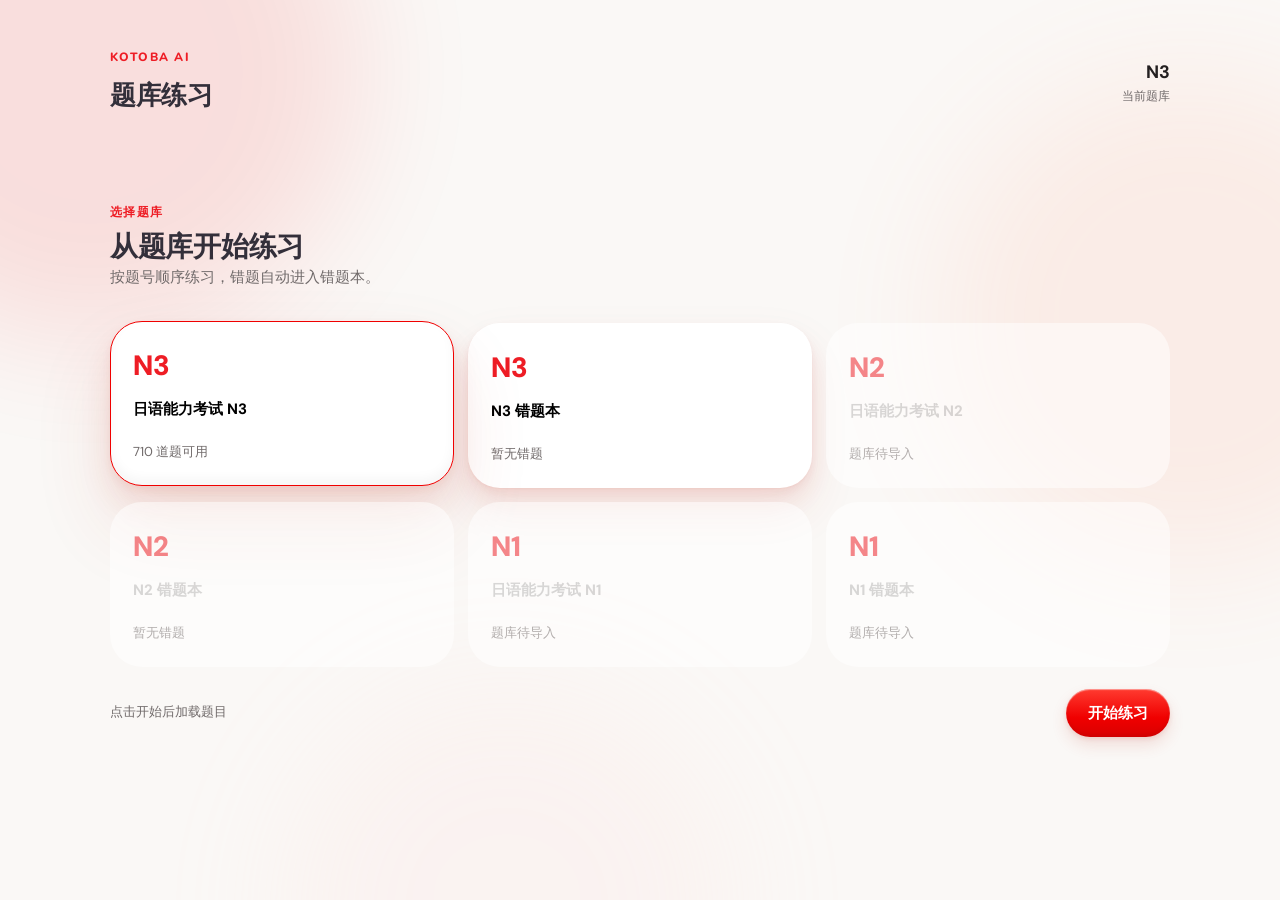
==== commit 6f0d4a2d: "Add files via upload" ====
--- a/bank.html
+++ b/bank.html
@@ -30,17 +30,26 @@
             <div class="intro">
                 <p class="eyebrow">选择题库</p>
                 <h2>从题库开始练习</h2>
-                <p>按题号顺序练习，错题会在下次优先出现。</p>
+                <p>按题号顺序练习，错题自动进入错题本。</p>
             </div>
             <div class="level-grid" id="level-grid">
-                <button class="level-card active" data-level="N3">
+                <button class="level-card active" data-level="N3" data-wrong-book="false">
                     <span class="level-code">N3</span><span class="level-name">日语能力考试 N3</span><span class="level-status">710 道题可用</span>
                 </button>
-                <button class="level-card" data-level="N2" disabled>
+                <button class="level-card" data-level="N3" data-wrong-book="true">
+                    <span class="level-code">N3</span><span class="level-name">N3 错题本</span><span class="level-status">暂无错题</span>
+                </button>
+                <button class="level-card" data-level="N2" data-wrong-book="false" disabled>
                     <span class="level-code">N2</span><span class="level-name">日语能力考试 N2</span><span class="level-status">题库待导入</span>
                 </button>
-                <button class="level-card" data-level="N1" disabled>
+                <button class="level-card" data-level="N2" data-wrong-book="true" disabled>
+                    <span class="level-code">N2</span><span class="level-name">N2 错题本</span><span class="level-status">暂无错题</span>
+                </button>
+                <button class="level-card" data-level="N1" data-wrong-book="false" disabled>
                     <span class="level-code">N1</span><span class="level-name">日语能力考试 N1</span><span class="level-status">题库待导入</span>
+                </button>
+                <button class="level-card" data-level="N1" data-wrong-book="true" disabled>
+                    <span class="level-code">N1</span><span class="level-name">N1 错题本</span><span class="level-status">题库待导入</span>
                 </button>
             </div>
             <div class="home-actions">
@@ -72,7 +81,7 @@
             <div class="summary-icon">✓</div>
             <p class="eyebrow">练习完成</p>
             <h2 id="summary-title">本轮练习完成</h2>
-            <div class="summary-score"><strong id="summary-score">0</strong><span> / 10 分</span></div>
+            <div class="summary-score"><strong id="summary-score">0</strong><span> 题答对</span></div>
             <p id="summary-detail" class="muted"></p>
             <button id="again-button" class="primary-button">再练一轮</button>
             <button id="summary-home-button" class="text-button">选择其他题库</button>
--- a/bank.css
+++ b/bank.css
@@ -44,3 +44,5 @@
 .dont-know-button { display:block; margin:16px auto 0; border:0; background:transparent; color:var(--text-tertiary); font-size:13px; cursor:pointer; text-decoration:underline; text-underline-offset:3px; }
 .dont-know-button:hover { color:var(--color-primary); }
 .dont-know-button:disabled { opacity:.45; cursor:not-allowed; }
+.remove-wrong-button { display:block; margin:16px auto 0; color:var(--color-primary); }
+.remove-wrong-button:disabled { opacity:.55; cursor:default; }
